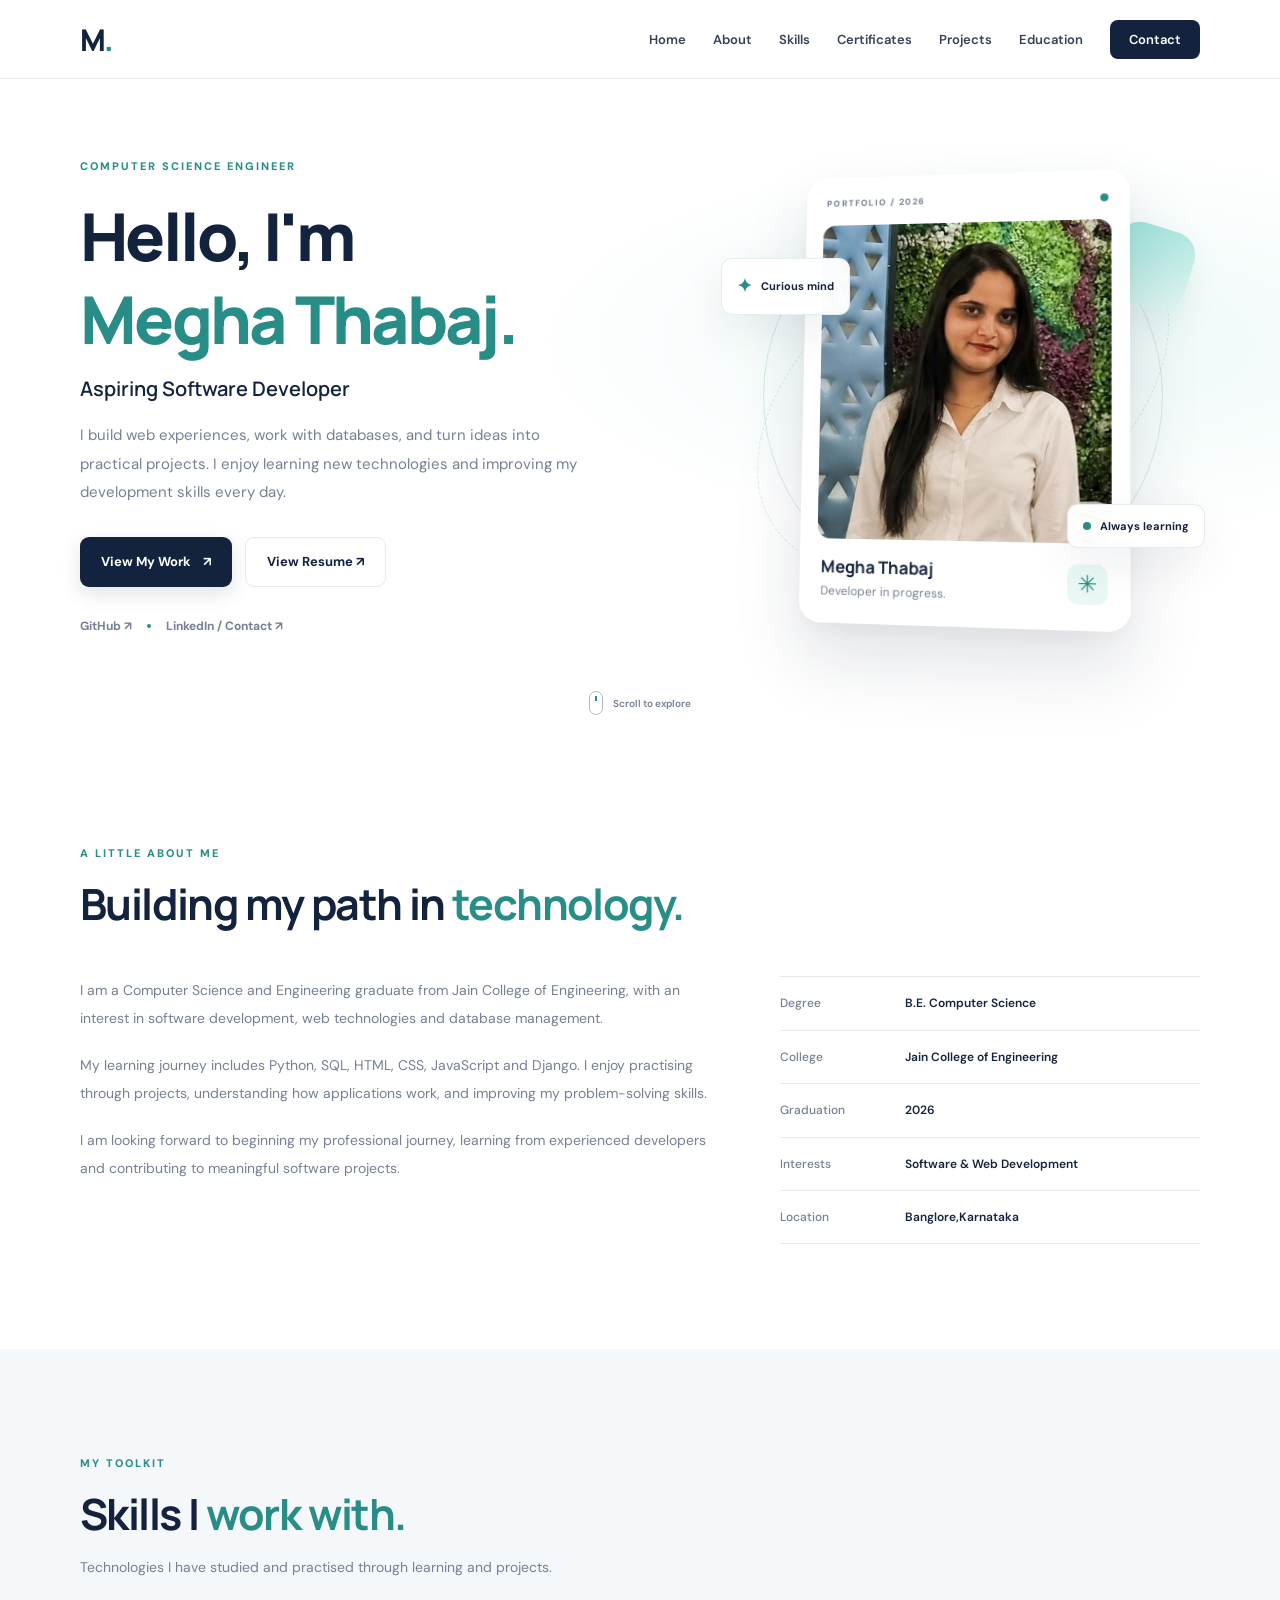
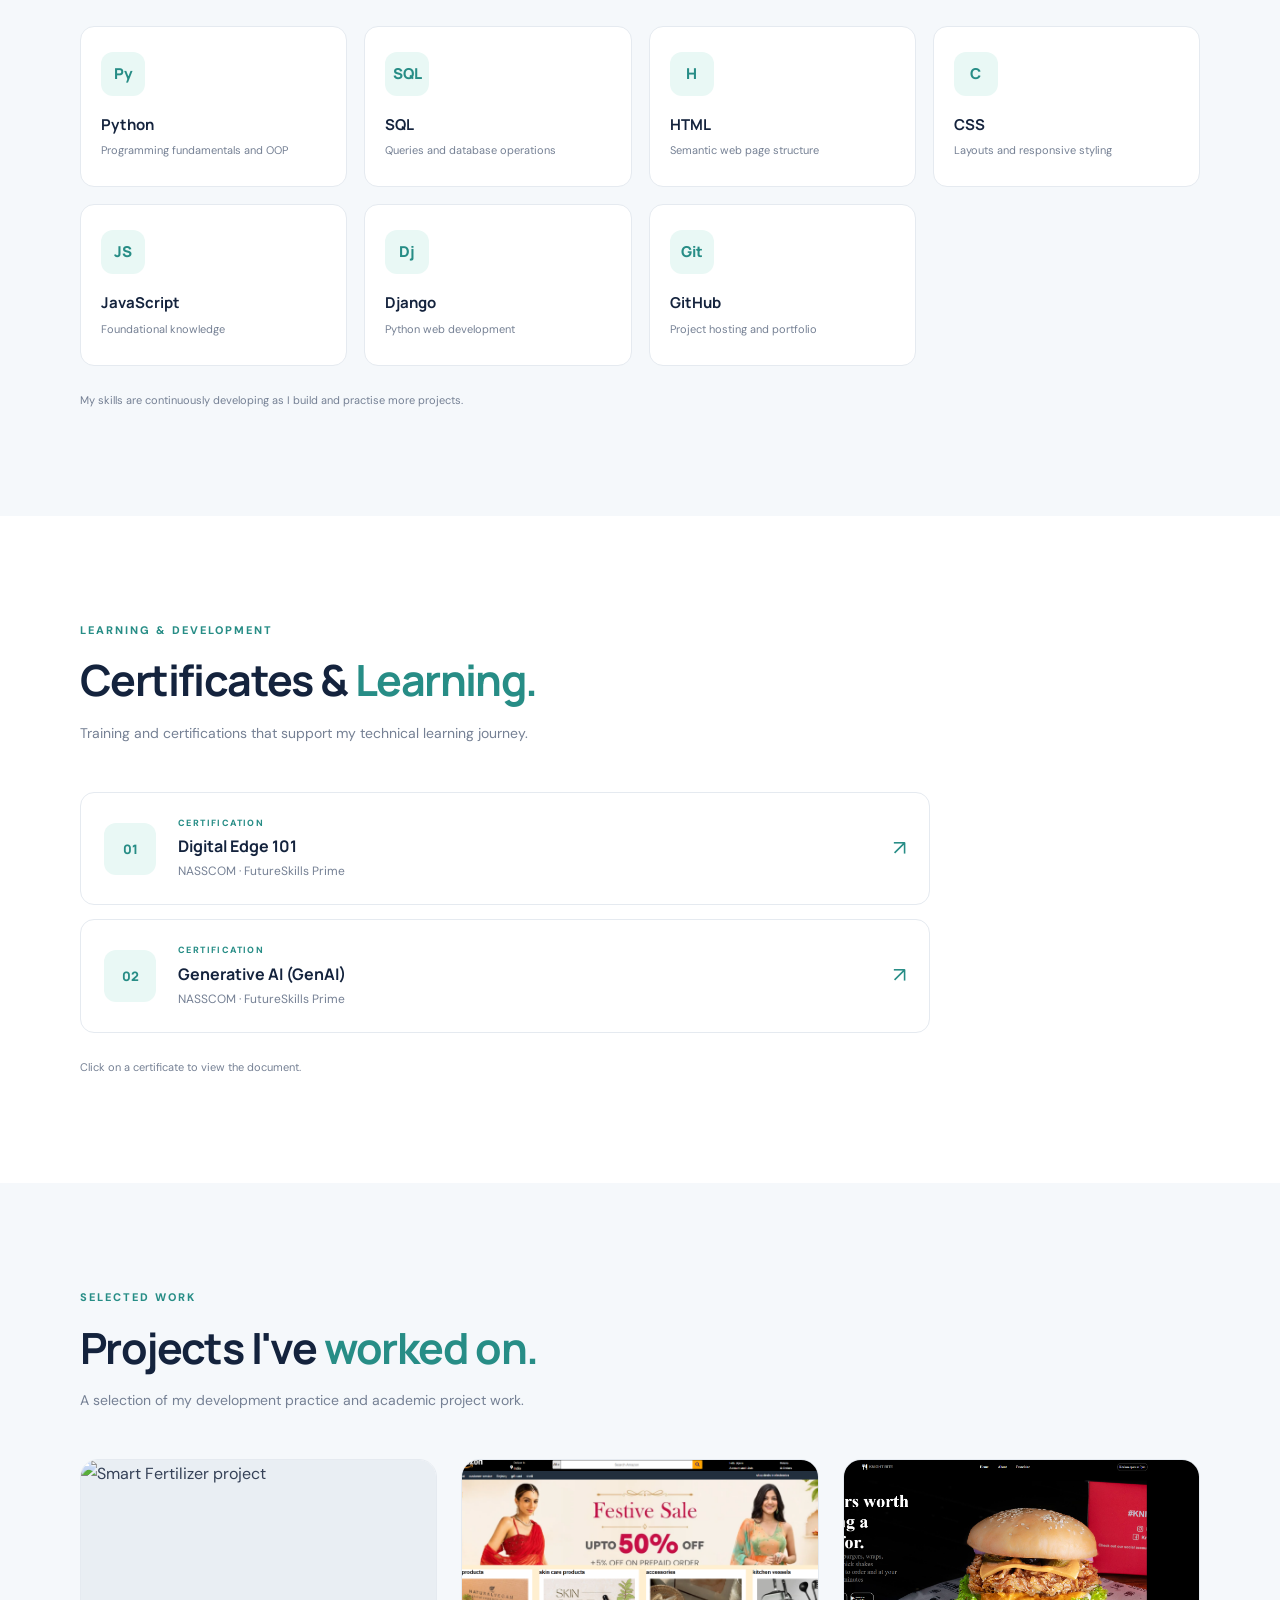
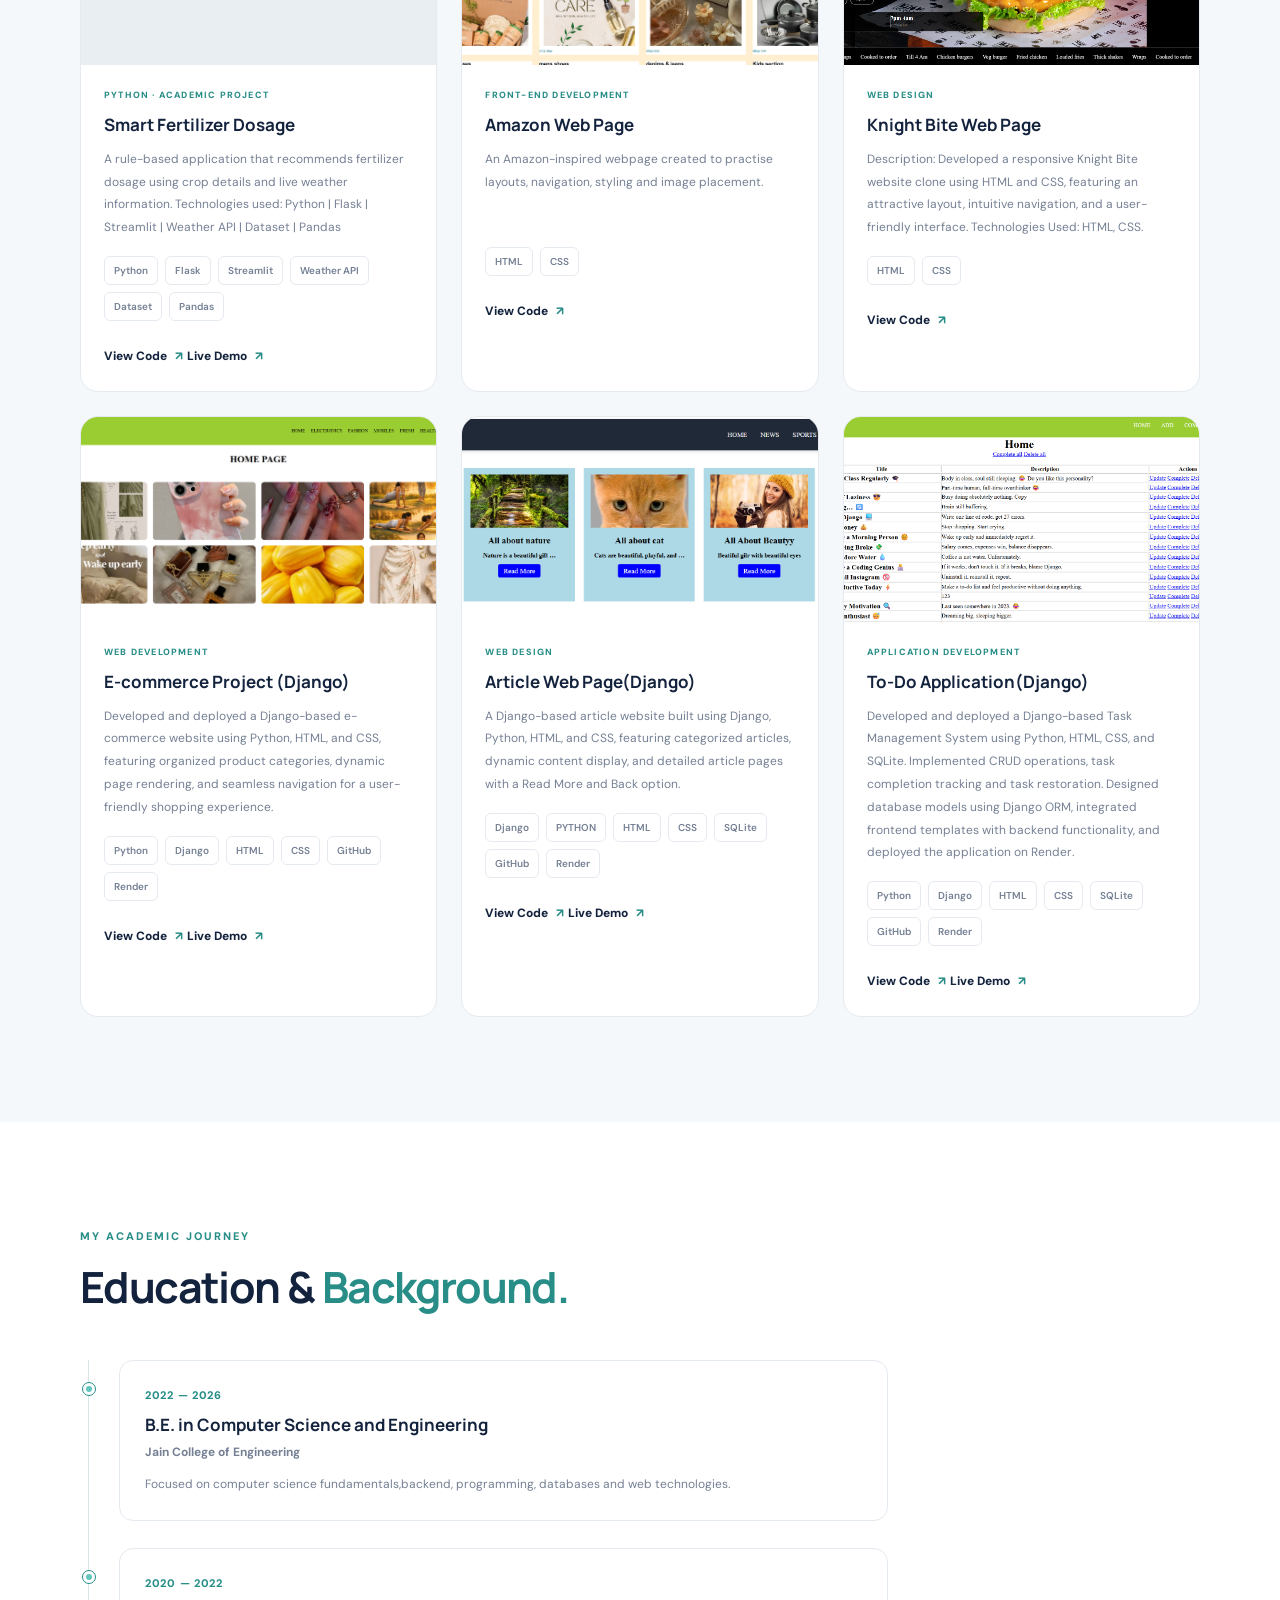
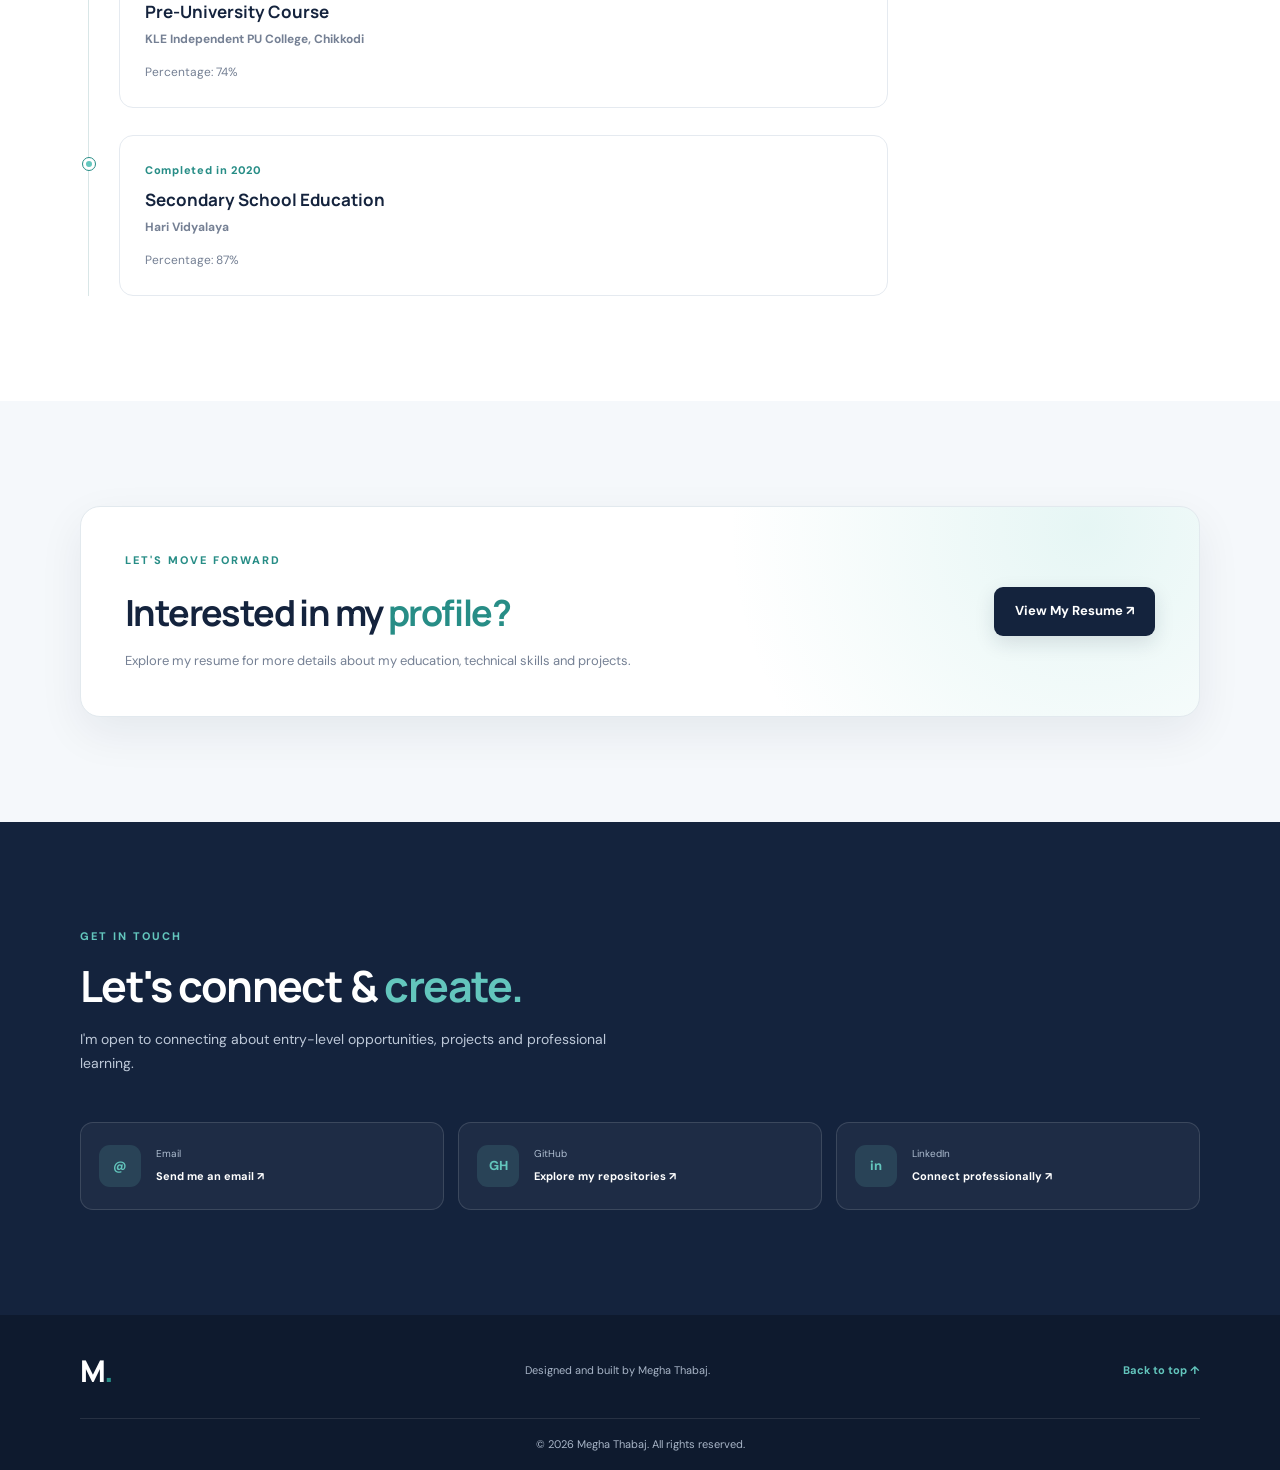
==== index.html @ 84e990fd "Update print statement from 'Hello' to 'Goodbye'" ====
<!DOCTYPE html>
<html lang="en">

<head>
    <meta charset="UTF-8">
    <meta name="viewport" content="width=device-width, initial-scale=1.0">

    <meta name="description"
        content="Megha Thabaj's portfolio featuring software development skills, certificates, projects and education.">

    <title>Megha Thabaj | Software Developer Portfolio</title>

    <link rel="stylesheet" href="css/style.css">

    <link rel="preconnect" href="https://fonts.googleapis.com">
    <link rel="preconnect" href="https://fonts.gstatic.com" crossorigin>

    <link
        href="https://fonts.googleapis.com/css2?family=DM+Sans:wght@400;500;600;700&family=Manrope:wght@400;500;600;700;800&display=swap"
        rel="stylesheet">

    <script src="js/script.js" defer></script>
</head>

<body>

    <!-- NAVIGATION -->
    <header class="header">
        <nav class="navbar container">

            <a href="#home" class="logo">
                M<span>.</span>
            </a>

            <button class="menu-toggle" id="menu-toggle" aria-label="Open navigation" aria-expanded="false">
                <span></span>
                <span></span>
                <span></span>
            </button>

            <ul class="nav-links" id="nav-links">
                <li><a href="#home">Home</a></li>
                <li><a href="#about">About</a></li>
                <li><a href="#skills">Skills</a></li>
                <li><a href="#certificates">Certificates</a></li>
                <li><a href="#projects">Projects</a></li>
                <li><a href="#education">Education</a></li>
                <li><a href="#contact" class="nav-button">Contact</a></li>
            </ul>

        </nav>
    </header>


    <main>

        <!-- HERO / HOME -->
        <section class="hero section" id="home">
            <div class="container hero-grid">

                <div class="hero-text reveal">

                    <p class="eyebrow">
                        COMPUTER SCIENCE ENGINEER
                    </p>

                    <h1>
                        Hello, I'm<br>
                        <span>Megha Thabaj.</span>
                    </h1>

                    <h2>
                        Aspiring Software Developer
                    </h2>

                    <p class="hero-description">
                        I build web experiences, work with databases,
                        and turn ideas into practical projects.
                        I enjoy learning new technologies and improving
                        my development skills every day.
                    </p>

                    <div class="hero-actions">
                        <a href="#projects" class="btn btn-primary">
                            View My Work <span>↗</span>
                        </a>

                        <a href="resume.pdf/Megha_CV.pdf" class="btn btn-secondary" target="_blank" rel="noopener noreferrer">
                            View Resume ↗
                        </a>
                    </div>

                    <div class="hero-socials">
                        <a href="https://github.com/meghathabaj" target="_blank" rel="noopener noreferrer">
                            GitHub ↗
                        </a>

                        <span class="social-divider"></span>

                        <!-- Replace # with your LinkedIn profile URL -->
                        <a href="#contact">
                            LinkedIn / Contact ↗
                        </a>
                    </div>

                </div>


                <!-- 3D PROFILE DESIGN -->
                <div class="hero-visual reveal">

                    <div class="orbit orbit-one"></div>
                    <div class="orbit orbit-two"></div>

                    <div class="profile-card tilt-card">

                        <div class="profile-card-top">
                            <span class="profile-label">PORTFOLIO / 2026</span>
                            <span class="live-dot"></span>
                        </div>

                        <div class="profile-photo-wrap">
                            <img src="port-images/formal.jpeg" alt="Portrait of Megha Thabaj" class="profile-photo">
                        </div>

                        <div class="profile-card-bottom">
                            <div>
                                <h3>Megha Thabaj</h3>
                                <p>Developer in progress.</p>
                            </div>

                            <div class="profile-symbol">✳</div>
                        </div>

                    </div>

                    <div class="floating-note note-top">
                        <span class="note-icon">✦</span>
                        <span>Curious mind</span>
                    </div>

                    <div class="floating-note note-bottom">
                        <span class="status-indicator"></span>
                        <span>Always learning</span>
                    </div>

                    <div class="decorative-circle"></div>

                </div>

            </div>

            <a href="#about" class="scroll-cue">
                <span></span>
                Scroll to explore
            </a>
        </section>


        <!-- ABOUT -->
        <section class="section" id="about">
            <div class="container">

                <div class="section-heading reveal">
                    <p class="eyebrow">A LITTLE ABOUT ME</p>
                    <h2>Building my path in <span>technology.</span></h2>
                </div>

                <div class="about-grid">

                    <div class="about-main reveal">
                        <p>
                            I am a Computer Science and Engineering graduate
                            from Jain College of Engineering, with an interest
                            in software development, web technologies and
                            database management.
                        </p>

                        <p>
                            My learning journey includes Python, SQL, HTML,
                            CSS, JavaScript and Django. I enjoy practising
                            through projects, understanding how applications
                            work, and improving my problem-solving skills.
                        </p>

                        <p>
                            I am looking forward to beginning my professional
                            journey, learning from experienced developers
                            and contributing to meaningful software projects.
                        </p>
                    </div>

                    <div class="about-details reveal">

                        <div class="detail-row">
                            <span class="detail-label">Degree</span>
                            <span>B.E. Computer Science</span>
                        </div>

                        <div class="detail-row">
                            <span class="detail-label">College</span>
                            <span>Jain College of Engineering</span>
                        </div>

                        <div class="detail-row">
                            <span class="detail-label">Graduation</span>
                            <span>2026</span>
                        </div>

                        <div class="detail-row">
                            <span class="detail-label">Interests</span>
                            <span>Software & Web Development</span>
                        </div>

                        <div class="detail-row">
                            <span class="detail-label">Location</span>
                            <span>Banglore,Karnataka</span>
                        </div>

                    </div>

                </div>

            </div>
        </section>


        <!-- SKILLS -->
        <section class="section section-soft" id="skills">
            <div class="container">

                <div class="section-heading reveal">
                    <p class="eyebrow">MY TOOLKIT</p>
                    <h2>Skills I <span>work with.</span></h2>
                    <p>
                        Technologies I have studied and practised
                        through learning and projects.
                    </p>
                </div>

                <div class="skills-grid">

                    <article class="skill-card reveal">
                        <div class="skill-icon">Py</div>
                        <h3>Python</h3>
                        <p>Programming fundamentals and OOP</p>
                    </article>

                    <article class="skill-card reveal">
                        <div class="skill-icon">SQL</div>
                        <h3>SQL</h3>
                        <p>Queries and database operations</p>
                    </article>

                    <article class="skill-card reveal">
                        <div class="skill-icon">H</div>
                        <h3>HTML</h3>
                        <p>Semantic web page structure</p>
                    </article>

                    <article class="skill-card reveal">
                        <div class="skill-icon">C</div>
                        <h3>CSS</h3>
                        <p>Layouts and responsive styling</p>
                    </article>

                    <article class="skill-card reveal">
                        <div class="skill-icon">JS</div>
                        <h3>JavaScript</h3>
                        <p>Foundational knowledge</p>
                    </article>

                    <article class="skill-card reveal">
                        <div class="skill-icon">Dj</div>
                        <h3>Django</h3>
                        <p>Python web development</p>
                    </article>


                    <article class="skill-card reveal">
                        <div class="skill-icon">Git</div>
                        <h3>GitHub</h3>
                        <p>Project hosting and portfolio</p>
                    </article>

                </div>

                <p class="skills-note">
                    My skills are continuously developing as I build
                    and practise more projects.
                </p>

            </div>
        </section>




        <!-- CERTIFICATES -->
        <section class="section" id="certificates">
            <div class="container">

                <div class="section-heading reveal">
                    <p class="eyebrow">LEARNING & DEVELOPMENT</p>
                    <h2>Certificates & <span>Learning.</span></h2>
                    <p>
                        Training and certifications that support my
                        technical learning journey.
                    </p>
                </div>

                <div class="certificate-list">

                    <!-- CERTIFICATE 1 -->
                    <a class="certificate-card reveal" href="Certificates/certificate1.pdf" target="_blank"
                        rel="noopener noreferrer" aria-label="View Digital Edge 101 Certificate">

                        <div class="certificate-mark">01</div>

                        <div class="certificate-content">
                            <p class="certificate-type">CERTIFICATION</p>
                            <h3>Digital Edge 101</h3>
                            <p>NASSCOM · FutureSkills Prime</p>
                        </div>

                        <span class="certificate-arrow">↗</span>
                    </a>

                    <!-- CERTIFICATE 2 -->
                    <a class="certificate-card reveal" href="Certificates/certificate2.pdf" target="_blank"
                        rel="noopener noreferrer" aria-label="View Generative AI Certificate">

                        <div class="certificate-mark">02</div>

                        <div class="certificate-content">
                            <p class="certificate-type">CERTIFICATION</p>
                            <h3>Generative AI (GenAI)</h3>
                            <p>NASSCOM · FutureSkills Prime</p>
                        </div>

                        <span class="certificate-arrow">↗</span>
                    </a>

                </div>

                <p class="section-footnote">
                    Click on a certificate to view the document.
                </p>

            </div>
        </section>

        <!-- PROJECTS -->
        <section class="section section-soft" id="projects">
            <div class="container">

                <div class="section-heading reveal">
                    <p class="eyebrow">SELECTED WORK</p>
                    <h2>Projects I've <span>worked on.</span></h2>
                    <p>
                        A selection of my development practice and
                        academic project work.
                    </p>
                </div>

                <div class="projects-grid">


                    <!-- SMART FERTILIZER -->
                    <article class="project-card reveal">
                        <a class="project-image" href="port-images/untitled design.png" target="_blank"
                            rel="noopener noreferrer" aria-label="View Smart Fertilizer project image">

                            <img src="port-images/untitled design.png" alt="Smart Fertilizer project" loading="lazy">

                            <span class="image-open">↗</span>
                        </a>

                        <div class="project-content">
                            <p class="project-category">PYTHON · ACADEMIC PROJECT</p>
                            <h3>Smart Fertilizer Dosage</h3>

                            <p>
                                A rule-based application that recommends
                                fertilizer dosage using crop details and
                                live weather information.

                                Technologies used: Python | Flask | Streamlit |
                                Weather API | Dataset | Pandas
                            </p>

                            <div class="project-tags">
                                <span>Python</span>
                                <span>Flask</span>
                                <span>Streamlit</span>
                                <span>Weather API</span>
                                <span>Dataset</span>
                                <span>Pandas</span>
                            </div>

                            <!-- GitHub Source Code -->
                            <a class="text-link"
                                href="https://github.com/meghathabaj/Smart-Fertilizer-Recommendation-Systems"
                                target="_blank" rel="noopener noreferrer">
                                View Code <span>↗</span>
                            </a>

                            <!-- Live Demo -->
                            <a class="text-link"
                                href="https://smart-fertilizer-recommendation-systems-8h9x5upcwbgnvrpbfuurwj.streamlit.app/"
                                target="_blank" rel="noopener noreferrer">
                                Live Demo <span>↗</span>
                            </a>

                        </div>
                    </article>


                    <!-- AMAZON -->
                    <article class="project-card reveal">
                        <a class="project-image" href="port-images/amazon-project.png" target="_blank"
                            rel="noopener noreferrer" aria-label="View Amazon webpage screenshot">

                            <img src="port-images/amazon-project.png" alt="Amazon-inspired webpage" loading="lazy">

                            <span class="image-open">↗</span>
                        </a>

                        <div class="project-content">
                            <p class="project-category">FRONT-END DEVELOPMENT</p>
                            <h3>Amazon Web Page</h3>

                            <p>
                                An Amazon-inspired webpage created to
                                practise layouts, navigation, styling
                                and image placement.
                            </p>

                            <div class="project-tags">
                                <span>HTML</span>
                                <span>CSS</span>
                            </div>

                            <!-- GitHub Source Code -->
                            <a class="text-link" href="https://github.com/meghathabaj/Amazon-web-page" target="_blank"
                                rel="noopener noreferrer">
                                View Code <span>↗</span>
                            </a>
                        </div>
                    </article>




                    <!-- KNIGHT BITE -->
                    <article class="project-card reveal">
                        <a class="project-image" href="port-images/knightbite-project.png" target="_blank"
                            rel="noopener noreferrer" aria-label="View Knight Bite project screenshot">

                            <img src="port-images/knightbite-project.png" alt="Knight Bite webpage recreation"
                                loading="lazy">

                            <span class="image-open">↗</span>
                        </a>

                        <div class="project-content">
                            <p class="project-category">WEB DESIGN</p>
                            <h3>Knight Bite Web Page</h3>

                            <p>
                                Description: Developed a responsive Knight Bite website
                                clone using HTML and CSS, featuring an attractive layout,
                                intuitive navigation, and a user-friendly interface.

                                Technologies Used: HTML, CSS.
                            </p>

                            <div class="project-tags">
                                <span>HTML</span>
                                <span>CSS</span>
                            </div>

                            <!-- GitHub Source Code -->
                            <a class="text-link" href="https://github.com/meghathabaj/Knight-Bite" target="_blank"
                                rel="noopener noreferrer">
                                View Code <span>↗</span>
                            </a>
                        </div>
                    </article>




                    <!-- BLINKIT
                    <article class="project-card reveal">
                        <a class="project-image"
                           href="port-images/blinkit-image.png"
                           target="_blank"
                           rel="noopener noreferrer"
                           aria-label="View Blinkit webpage screenshot">

                            <img src="port-images/blinkit-image.png"
                                 alt="Blinkit-inspired webpage"
                                 loading="lazy">

                            <span class="image-open">↗</span>
                        </a>

                        <div class="project-content">
                            <p class="project-category">FRONT-END DEVELOPMENT</p>
                            <h3>Blinkit-Style Web Page</h3>

                            <p>
                                A grocery-shopping-inspired interface
                                created to practise product layouts
                                and CSS styling.
                            </p>

                            <div class="project-tags">
                                <span>HTML</span>
                                <span>CSS</span>
                            </div>

                            <a class="text-link"
                               href="https://github.com/123meghathabaj"
                               target="_blank"
                               rel="noopener noreferrer">
                                Explore GitHub <span>↗</span>
                            </a>
                        </div>
                    </article> -->




                    <!-- ECOMMERCE -->
                    <article class="project-card reveal">
                        <a class="project-image" href="port-images/ecom-project.png" target="_blank"
                            rel="noopener noreferrer" aria-label="View e-commerce project screenshot">

                            <img src="port-images/ecom-project.png" alt="E-commerce project" loading="lazy">

                            <span class="image-open">↗</span>
                        </a>

                        <div class="project-content">
                            <p class="project-category">WEB DEVELOPMENT</p>
                            <h3>E-commerce Project (Django)</h3>

                            <p>
                                Developed and deployed a Django-based e-commerce website
                                using Python, HTML, and CSS, featuring organized product
                                categories, dynamic page rendering, and seamless navigation
                                for a user-friendly shopping experience.
                            </p>

                            <div class="project-tags">
                                <span>Python</span>
                                <span>Django</span>
                                <span>HTML</span>
                                <span>CSS</span>

                                <span>GitHub</span>
                                <span>Render</span>
                            </div>

                            <!-- GitHub Source Code -->
                            <a class="text-link" href="https://github.com/meghathabaj/ECOM-Django-Project"
                                target="_blank" rel="noopener noreferrer">
                                View Code <span>↗</span>
                            </a>

                            <!-- Live Demo -->
                            <a class="text-link" href="https://ecom-django-project-1.onrender.com/" target="_blank"
                                rel="noopener noreferrer">
                                Live Demo <span>↗</span>
                            </a>
                        </div>
                    </article>


                    <!-- ARTICLE PROJECT -->
                    <article class="project-card reveal">
                        <a class="project-image" href="port-images/article-project.png" target="_blank"
                            rel="noopener noreferrer" aria-label="View article webpage screenshot">

                            <img src="port-images/article-project.png" alt="Article webpage design" loading="lazy">

                            <span class="image-open">↗</span>
                        </a>

                        <div class="project-content">
                            <p class="project-category">WEB DESIGN</p>
                            <h3>Article Web Page(Django)</h3>

                            <p>
                                A Django-based article website built using
                                Django, Python, HTML, and CSS, featuring
                                categorized articles, dynamic content display,
                                and detailed article pages with a Read More and Back option.


                            <div class="project-tags">
                                <span>Django</span>
                                <span>PYTHON</span>
                                <span>HTML</span>
                                <span>CSS</span>
                                <span>SQLite</span>
                                <span>GitHub</span>
                                <span>Render</span>
                            </div>

                            <!-- GitHub Source Code -->
                            <a class="text-link" href="https://github.com/meghathabaj/Article-Django-Project"
                                target="_blank" rel="noopener noreferrer">
                                View Code <span>↗</span>
                            </a>

                            <!-- Live Demo -->
                            <a class="text-link" href="https://article-django-project.onrender.com/" target="_blank"
                                rel="noopener noreferrer">
                                Live Demo <span>↗</span>
                            </a>
                        </div>
                    </article>



                    <!-- TO DO -->
                    <article class="project-card reveal">
                        <a class="project-image" href="port-images/tot-project.png" target="_blank"
                            rel="noopener noreferrer" aria-label="View To-Do project screenshot">

                            <img src="port-images/tot-project.png" alt="To-Do application" loading="lazy">

                            <span class="image-open">↗</span>
                        </a>

                        <div class="project-content">
                            <p class="project-category">APPLICATION DEVELOPMENT</p>
                            <h3>To-Do Application(Django)</h3>

                            <p>
                                Developed and deployed a Django-based Task Management
                                System using Python, HTML, CSS, and SQLite. Implemented
                                CRUD operations, task completion tracking and task restoration.
                                Designed database models using Django ORM, integrated frontend
                                templates with backend functionality, and deployed the application on Render.

                            </p>

                            <div class="project-tags">
                                <span>Python</span>
                                <span>Django</span>
                                <span>HTML</span>
                                <span>CSS</span>
                                <span>SQLite</span>
                                <span>GitHub</span>
                                <span>Render</span>
                            </div>

                            <!-- GitHub Source Code -->
                            <a class="text-link" href="https://github.com/meghathabaj/Todo-List-Django" target="_blank"
                                rel="noopener noreferrer">
                                View Code <span>↗</span>
                            </a>

                            <!-- Live Website -->
                            <a class="text-link" href="https://todo-list-django-jmk5.onrender.com/" target="_blank"
                                rel="noopener noreferrer">
                                Live Demo <span>↗</span>
                            </a>
                        </div>
                    </article>
        </section>


        <!-- EDUCATION -->
        <section class="section" id="education">
            <div class="container">

                <div class="section-heading reveal">
                    <p class="eyebrow">MY ACADEMIC JOURNEY</p>
                    <h2>Education & <span>Background.</span></h2>
                </div>

                <div class="timeline">

                    <article class="timeline-item reveal">
                        <span class="timeline-dot"></span>

                        <div class="timeline-card">
                            <p class="timeline-year">2022 — 2026</p>
                            <h3>B.E. in Computer Science and Engineering</h3>
                            <p class="timeline-place">
                                Jain College of Engineering
                            </p>
                            <p>
                                Focused on computer science fundamentals,backend,
                                programming, databases and web technologies.
                            </p>
                        </div>
                    </article>

                    <article class="timeline-item reveal">
                        <span class="timeline-dot"></span>

                        <div class="timeline-card">
                            <p class="timeline-year">2020 — 2022</p>
                            <h3>Pre-University Course</h3>
                            <p class="timeline-place">
                                KLE Independent PU College, Chikkodi
                            </p>
                            <p>Percentage: 74%</p>
                        </div>
                    </article>

                    <article class="timeline-item reveal">
                        <span class="timeline-dot"></span>

                        <div class="timeline-card">
                            <p class="timeline-year">Completed in 2020</p>
                            <h3>Secondary School Education</h3>
                            <p class="timeline-place">
                                Hari Vidyalaya
                            </p>
                            <p>Percentage: 87%</p>
                        </div>
                    </article>

                </div>

            </div>
        </section>


        <!-- RESUME / CONTACT CTA -->
        <section class="section section-soft" id="resume">
            <div class="container">

                <div class="resume-panel reveal">

                    <div>
                        <p class="eyebrow">LET'S MOVE FORWARD</p>
                        <h2>Interested in my <span>profile?</span></h2>
                        <p>
                            Explore my resume for more details about
                            my education, technical skills and projects.
                        </p>
                    </div>

                    <a href="resume.pdf/Megha_CV.pdf" target="_blank" rel="noopener noreferrer" class="btn btn-primary">
                        View My Resume ↗
                    </a>

                </div>

            </div>
        </section>


        <!-- CONTACT -->
        <section class="section contact-section" id="contact">
            <div class="container">

                <div class="section-heading reveal">
                    <p class="eyebrow">GET IN TOUCH</p>
                    <h2>Let's connect & <span>create.</span></h2>
                    <p>
                        I'm open to connecting about entry-level
                        opportunities, projects and professional learning.
                    </p>
                </div>

                <div class="contact-card reveal">

                    <a class="contact-item" href="mailto:YOUR_EMAIL@example.com">
                        <span class="contact-icon">@</span>
                        <span>
                            <small>Email</small>
                            <strong>Send me an email ↗</strong>
                        </span>
                    </a>

                    <a class="contact-item" href="https://github.com/meghathabaj" target="_blank"
                        rel="noopener noreferrer">
                        <span class="contact-icon">GH</span>
                        <span>
                            <small>GitHub</small>
                            <strong>Explore my repositories ↗</strong>
                        </span>
                    </a>

                    <!-- Replace the URL with your real LinkedIn profile -->
                    <a class="contact-item" href="https://www.linkedin.com/in/megha-thabaj-9a036437b" target="_blank"
                        rel="noopener noreferrer">
                        <span class="contact-icon">in</span>
                        <span>
                            <small>LinkedIn</small>
                            <strong>Connect professionally ↗</strong>
                        </span>
                    </a>

                </div>

            </div>
        </section>

    </main>


    <!-- FOOTER -->
    <footer class="footer">
        <div class="container footer-content">

            <a href="#home" class="logo footer-logo">
                M<span>.</span>
            </a>

            <p>
                Designed and built by Megha Thabaj.
            </p>

            <a href="#home" class="back-to-top">
                Back to top ↑
            </a>

        </div>

        <div class="container copyright">
            <p>© <span id="year"></span> Megha Thabaj. All rights reserved.</p>
        </div>
    </footer>

</body>

</html>
---- css/style.css ----
/* =========================
   1. GLOBAL STYLES
========================= */

:root {
    --navy: #14233d;
    --navy-light: #203657;
    --teal: #63c6bd;
    --teal-dark: #278d86;
    --text: #354157;
    --muted: #758094;
    --background: #ffffff;
    --soft: #f5f8fb;
    --border: #e5eaf0;
    --white: #ffffff;
    --shadow: 0 16px 45px rgba(20, 35, 61, 0.07);
    --radius: 18px;
}

* {
    margin: 0;
    padding: 0;
    box-sizing: border-box;
}

html {
    scroll-behavior: smooth;
    scroll-padding-top: 90px;
}

body {
    font-family: "DM Sans", sans-serif;
    background: var(--background);
    color: var(--text);
    line-height: 1.7;
    overflow-x: hidden;
}

body,
button,
a {
    -webkit-tap-highlight-color: transparent;
}

a {
    text-decoration: none;
    color: inherit;
}

button {
    font: inherit;
}

img {
    display: block;
    max-width: 100%;
}

.container {
    width: min(1120px, calc(100% - 48px));
    margin: 0 auto;
}

.section {
    padding: 105px 0;
}

.section-soft {
    background: var(--soft);
}

h1,
h2,
h3,
.logo {
    font-family: "Manrope", sans-serif;
}

h1,
h2,
h3 {
    line-height: 1.25;
    color: var(--navy);
}

p {
    color: var(--muted);
}

::selection {
    background: var(--teal);
    color: var(--navy);
}


/* =========================
   2. NAVIGATION
========================= */

.header {
    position: sticky;
    top: 0;
    z-index: 1000;
    background: rgba(255, 255, 255, 0.94);
    backdrop-filter: blur(14px);
    border-bottom: 1px solid rgba(229, 234, 240, 0.85);
}

.navbar {
    min-height: 78px;
    display: flex;
    justify-content: space-between;
    align-items: center;
}

.logo {
    color: var(--navy);
    font-size: 30px;
    font-weight: 800;
    letter-spacing: -2px;
}

.logo span {
    color: var(--teal-dark);
}

.nav-links {
    list-style: none;
    display: flex;
    align-items: center;
    gap: 27px;
}

.nav-links a {
    color: var(--text);
    font-size: 13px;
    font-weight: 600;
    transition: color 0.25s ease;
}

.nav-links a:hover {
    color: var(--teal-dark);
}

.nav-links .nav-button {
    padding: 11px 19px;
    background: var(--navy);
    color: var(--white);
    border-radius: 8px;
}

.nav-links .nav-button:hover {
    background: var(--teal-dark);
    color: var(--white);
}

.menu-toggle {
    display: none;
    width: 42px;
    height: 42px;
    border: 1px solid var(--border);
    border-radius: 10px;
    background: var(--white);
    cursor: pointer;
    align-items: center;
    justify-content: center;
    flex-direction: column;
    gap: 5px;
}

.menu-toggle span {
    width: 19px;
    height: 2px;
    background: var(--navy);
    border-radius: 2px;
}


/* =========================
   3. HERO SECTION
========================= */

.hero {
    min-height: 660px;
    display: flex;
    align-items: center;
    position: relative;
    padding-top: 75px;
    padding-bottom: 100px;
    overflow: hidden;
    background:
        radial-gradient(
            ellipse at 82% 40%,
            rgba(99, 198, 189, 0.12),
            transparent 35%
        ),
        var(--background);
}

.hero-grid {
    display: grid;
    grid-template-columns: 1.1fr 0.9fr;
    align-items: center;
    gap: 65px;
}

.eyebrow {
    color: var(--teal-dark);
    font-size: 11px;
    font-weight: 800;
    letter-spacing: 2px;
    margin-bottom: 20px;
}

.hero h1 {
    font-size: clamp(42px, 5.2vw, 66px);
    letter-spacing: -2.7px;
    font-weight: 800;
    margin-bottom: 16px;
}

.hero h1 span,
.section-heading h2 span,
.resume-panel h2 span {
    color: var(--teal-dark);
}

.hero h2 {
    font-size: 20px;
    font-weight: 600;
    margin-bottom: 20px;
}

.hero-description {
    max-width: 510px;
    font-size: 15px;
    line-height: 1.9;
}

.hero-actions {
    display: flex;
    flex-wrap: wrap;
    gap: 13px;
    margin-top: 30px;
}

.btn {
    display: inline-flex;
    justify-content: center;
    align-items: center;
    gap: 12px;
    min-height: 49px;
    padding: 13px 21px;
    border-radius: 9px;
    font-size: 13px;
    font-weight: 700;
    transition:
        transform 0.25s ease,
        background 0.25s ease,
        box-shadow 0.25s ease;
}

.btn:hover {
    transform: translateY(-3px);
}

.btn-primary {
    background: var(--navy);
    color: var(--white);
    box-shadow: 0 7px 20px rgba(20, 35, 61, 0.13);
}

.btn-primary:hover {
    background: var(--teal-dark);
    box-shadow: 0 10px 24px rgba(39, 141, 134, 0.18);
}

.btn-secondary {
    border: 1px solid var(--border);
    background: var(--white);
    color: var(--navy);
}

.btn-secondary:hover {
    border-color: var(--teal);
}

.hero-socials {
    display: flex;
    align-items: center;
    gap: 15px;
    margin-top: 29px;
}

.hero-socials a {
    font-size: 12px;
    font-weight: 700;
    color: var(--muted);
    transition: color 0.2s ease;
}

.hero-socials a:hover {
    color: var(--teal-dark);
}

.social-divider {
    width: 4px;
    height: 4px;
    border-radius: 50%;
    background: var(--teal-dark);
}


/* =========================
   4. 3D PROFILE DESIGN
========================= */

.hero-visual {
    min-height: 460px;
    display: flex;
    align-items: center;
    justify-content: center;
    position: relative;
    perspective: 1000px;
}

.profile-card {
    position: relative;
    z-index: 2;
    width: min(330px, 82%);
    padding: 17px;
    background: rgba(255, 255, 255, 0.94);
    border: 1px solid rgba(255, 255, 255, 0.95);
    border-radius: 22px;
    box-shadow:
        0 35px 70px rgba(20, 35, 61, 0.13),
        0 8px 20px rgba(20, 35, 61, 0.04);
    transform: rotateY(-8deg) rotateX(4deg);
    transition:
        transform 0.45s ease,
        box-shadow 0.45s ease;
}

.profile-card:hover {
    transform: rotateY(0deg) rotateX(0deg) translateY(-7px);
    box-shadow: 0 40px 80px rgba(20, 35, 61, 0.16);
}

.profile-card-top,
.profile-card-bottom {
    display: flex;
    align-items: center;
    justify-content: space-between;
}

.profile-card-top {
    padding: 2px 3px 15px;
}

.profile-label {
    color: var(--muted);
    font-size: 9px;
    font-weight: 800;
    letter-spacing: 1.4px;
}

.live-dot,
.status-indicator {
    width: 8px;
    height: 8px;
    border-radius: 50%;
    background: var(--teal-dark);
}

.profile-photo-wrap {
    height: 320px;
    overflow: hidden;
    border-radius: 13px;
    background: #e9f0f3;
}

.profile-photo {
    width: 100%;
    height: 100%;
    object-fit: cover;
    object-position: center top;
}

.profile-card-bottom {
    padding: 17px 4px 4px;
}

.profile-card-bottom h3 {
    font-size: 17px;
    margin-bottom: 3px;
}

.profile-card-bottom p {
    font-size: 12px;
}

.profile-symbol {
    width: 39px;
    height: 39px;
    display: grid;
    place-items: center;
    color: var(--teal-dark);
    background: #e9f8f5;
    border-radius: 11px;
    font-size: 23px;
}

.orbit {
    position: absolute;
    border: 1px solid rgba(39, 141, 134, 0.17);
    border-radius: 50%;
    pointer-events: none;
}

.orbit-one {
    width: 400px;
    height: 400px;
    animation: rotate-orbit 28s linear infinite;
}

.orbit-two {
    width: 460px;
    height: 290px;
    transform: rotate(-35deg);
    border-style: dashed;
}

.decorative-circle {
    position: absolute;
    width: 80px;
    height: 80px;
    right: 2%;
    top: 13%;
    background: linear-gradient(145deg, #9be1d9, #e4f6f3);
    border-radius: 23px;
    transform: rotate(17deg);
    z-index: 1;
    box-shadow: 0 15px 35px rgba(39, 141, 134, 0.12);
    animation: float 5s ease-in-out infinite;
}

.floating-note {
    position: absolute;
    z-index: 3;
    display: flex;
    align-items: center;
    gap: 9px;
    padding: 12px 15px;
    border: 1px solid rgba(229, 234, 240, 0.9);
    border-radius: 11px;
    background: rgba(255, 255, 255, 0.96);
    box-shadow: var(--shadow);
    color: var(--navy);
    font-size: 11px;
    font-weight: 700;
    animation: float 4.5s ease-in-out infinite;
}

.note-top {
    top: 20%;
    left: -1%;
}

.note-icon {
    color: var(--teal-dark);
    font-size: 18px;
}

.note-bottom {
    right: -1%;
    bottom: 17%;
    animation-delay: -2s;
}

.scroll-cue {
    position: absolute;
    left: 50%;
    bottom: 24px;
    transform: translateX(-50%);
    display: flex;
    align-items: center;
    gap: 10px;
    color: var(--muted);
    font-size: 10px;
    font-weight: 600;
}

.scroll-cue span {
    height: 24px;
    width: 14px;
    border: 1px solid #aeb8c6;
    border-radius: 10px;
    position: relative;
}

.scroll-cue span::after {
    content: "";
    position: absolute;
    top: 4px;
    left: 5px;
    width: 2px;
    height: 5px;
    background: var(--teal-dark);
    animation: scroll-down 1.5s infinite;
}


/* =========================
   5. SECTION HEADINGS
========================= */

.section-heading {
    max-width: 650px;
    margin-bottom: 46px;
}

.section-heading h2,
.resume-panel h2 {
    font-size: clamp(30px, 3.8vw, 43px);
    letter-spacing: -1.6px;
    margin-bottom: 15px;
}

.section-heading > p:last-child {
    max-width: 540px;
    font-size: 14px;
}

.section-heading .eyebrow {
    margin-bottom: 14px;
}


/* =========================
   6. ABOUT
========================= */

.about-grid {
    display: grid;
    grid-template-columns: 1.2fr 0.8fr;
    gap: 70px;
    align-items: start;
}

.about-main p {
    font-size: 14px;
    line-height: 2;
    margin-bottom: 19px;
}

.about-details {
    border-top: 1px solid var(--border);
}

.detail-row {
    display: grid;
    grid-template-columns: 110px 1fr;
    gap: 15px;
    padding: 16px 0;
    border-bottom: 1px solid var(--border);
    font-size: 12px;
    font-weight: 600;
}

.detail-label {
    color: var(--muted);
    font-weight: 500;
}

.detail-row > span:last-child {
    color: var(--navy);
}


/* =========================
   7. SKILLS
========================= */

.skills-grid {
    display: grid;
    grid-template-columns: repeat(4, minmax(0, 1fr));
    gap: 17px;
}

.skill-card {
    padding: 25px 20px;
    background: var(--white);
    border: 1px solid var(--border);
    border-radius: 14px;
    transition:
        transform 0.3s ease,
        border-color 0.3s ease,
        box-shadow 0.3s ease;
}

.skill-card:hover {
    transform: translateY(-5px);
    border-color: rgba(39, 141, 134, 0.45);
    box-shadow: var(--shadow);
}

.skill-icon {
    display: grid;
    place-items: center;
    width: 44px;
    height: 44px;
    margin-bottom: 20px;
    border-radius: 12px;
    background: #e9f8f5;
    color: var(--teal-dark);
    font-family: "Manrope", sans-serif;
    font-size: 15px;
    font-weight: 800;
}

.skill-card h3 {
    font-size: 15px;
    margin-bottom: 7px;
}

.skill-card p {
    font-size: 11px;
    line-height: 1.8;
}

.skills-note,
.section-footnote {
    font-size: 11px;
    margin-top: 25px;
    line-height: 1.8;
}


/* =========================
   8. CERTIFICATES
========================= */

.certificate-list {
    max-width: 850px;
    display: grid;
    gap: 14px;
}

.certificate-card {
    display: flex;
    align-items: center;
    gap: 22px;
    padding: 23px;
    border: 1px solid var(--border);
    border-radius: 14px;
    background: var(--white);
    transition:
        transform 0.25s ease,
        box-shadow 0.25s ease;
}

.certificate-card:hover {
    transform: translateX(5px);
    box-shadow: var(--shadow);
}

.certificate-mark {
    flex-shrink: 0;
    display: grid;
    place-items: center;
    width: 52px;
    height: 52px;
    background: #e9f8f5;
    color: var(--teal-dark);
    border-radius: 12px;
    font-family: "Manrope", sans-serif;
    font-weight: 800;
    font-size: 13px;
}

.certificate-content {
    flex: 1;
}

.certificate-type {
    color: var(--teal-dark);
    font-size: 9px;
    font-weight: 800;
    letter-spacing: 1.4px;
    margin-bottom: 5px;
}

.certificate-content h3 {
    font-size: 16px;
    margin-bottom: 5px;
}

.certificate-content > p:last-child {
    font-size: 12px;
}

.certificate-arrow {
    font-size: 21px;
    color: var(--teal-dark);
}


/* =========================
   9. PROJECTS
========================= */

.projects-grid {
    display: grid;
    grid-template-columns: repeat(3, minmax(0, 1fr));
    gap: 24px;
}

.project-card {
    background: var(--white);
    border: 1px solid var(--border);
    border-radius: var(--radius);
    overflow: hidden;
    transition:
        transform 0.35s ease,
        box-shadow 0.35s ease,
        border-color 0.35s ease;
    transform-style: preserve-3d;
}

.project-card:hover {
    transform: translateY(-7px);
    border-color: rgba(39, 141, 134, 0.35);
    box-shadow: 0 22px 50px rgba(20, 35, 61, 0.1);
}

.project-image {
    height: 205px;
    display: block;
    position: relative;
    overflow: hidden;
    background: #e9eef3;
}

.project-image img {
    width: 100%;
    height: 100%;
    object-fit: cover;
    object-position: center;
    transition: transform 0.5s ease;
}

.project-card:hover .project-image img {
    transform: scale(1.045);
}

.image-open {
    position: absolute;
    right: 13px;
    top: 13px;
    width: 34px;
    height: 34px;
    display: grid;
    place-items: center;
    border-radius: 9px;
    background: rgba(255, 255, 255, 0.95);
    color: var(--navy);
    opacity: 0;
    transform: translateY(5px);
    transition: 0.25s ease;
}

.project-card:hover .image-open,
.project-image:focus-visible .image-open {
    opacity: 1;
    transform: translateY(0);
}

.project-content {
    padding: 23px;
}

.project-category {
    color: var(--teal-dark);
    font-size: 9px;
    font-weight: 800;
    letter-spacing: 1.2px;
    margin-bottom: 11px;
}

.project-content h3 {
    font-size: 17px;
    margin-bottom: 12px;
}

.project-content > p:not(.project-category) {
    min-height: 82px;
    font-size: 12px;
    line-height: 1.9;
}

.project-tags {
    display: flex;
    flex-wrap: wrap;
    gap: 7px;
    margin: 17px 0 20px;
}

.project-tags span {
    padding: 5px 9px;
    border: 1px solid var(--border);
    border-radius: 6px;
    color: var(--muted);
    font-size: 10px;
    font-weight: 600;
}

.text-link {
    display: inline-flex;
    align-items: center;
    gap: 8px;
    color: var(--navy);
    font-size: 12px;
    font-weight: 800;
}

.text-link span {
    color: var(--teal-dark);
    transition: transform 0.2s ease;
}

.text-link:hover {
    color: var(--teal-dark);
}

.text-link:hover span {
    transform: translate(3px, -3px);
}


/* =========================
   10. EDUCATION TIMELINE
========================= */

.timeline {
    max-width: 800px;
    margin-left: 8px;
    padding-left: 30px;
    border-left: 1px solid #d9e6e7;
}

.timeline-item {
    position: relative;
    padding-bottom: 27px;
}

.timeline-item:last-child {
    padding-bottom: 0;
}

.timeline-dot {
    position: absolute;
    left: -36px;
    top: 23px;
    width: 12px;
    height: 12px;
    background: var(--teal);
    border: 3px solid var(--white);
    outline: 1px solid var(--teal-dark);
    border-radius: 50%;
}

.timeline-card {
    padding: 25px;
    border: 1px solid var(--border);
    border-radius: 14px;
    background: var(--white);
}

.timeline-year {
    color: var(--teal-dark);
    font-size: 11px;
    font-weight: 800;
    letter-spacing: 0.7px;
    margin-bottom: 9px;
}

.timeline-card h3 {
    font-size: 17px;
    margin-bottom: 7px;
}

.timeline-place {
    font-size: 12px;
    font-weight: 700;
    margin-bottom: 12px;
}

.timeline-card > p:last-child {
    font-size: 12px;
}


/* =========================
   11. RESUME PANEL
========================= */

.resume-panel {
    display: flex;
    justify-content: space-between;
    align-items: center;
    gap: 35px;
    padding: 44px;
    border: 1px solid #e2e9ee;
    border-radius: 20px;
    background:
        radial-gradient(
            circle at 90% 10%,
            rgba(99, 198, 189, 0.16),
            transparent 35%
        ),
        var(--white);
    box-shadow: var(--shadow);
}

.resume-panel h2 {
    font-size: clamp(25px, 3.2vw, 36px);
}

.resume-panel > div > p:last-child {
    max-width: 540px;
    font-size: 13px;
}


/* =========================
   12. CONTACT
========================= */

.contact-section {
    background: var(--navy);
}

.contact-section .section-heading h2 {
    color: var(--white);
}

.contact-section .section-heading > p:last-child {
    color: #bdc8d8;
}

.contact-section .eyebrow {
    color: var(--teal);
}

.contact-section .section-heading h2 span {
    color: var(--teal);
}

.contact-card {
    display: grid;
    grid-template-columns: repeat(3, minmax(0, 1fr));
    gap: 14px;
}

.contact-item {
    display: flex;
    align-items: center;
    gap: 15px;
    padding: 22px 18px;
    border: 1px solid rgba(255, 255, 255, 0.13);
    border-radius: 13px;
    background: rgba(255, 255, 255, 0.045);
    transition:
        background 0.25s ease,
        transform 0.25s ease;
}

.contact-item:hover {
    background: rgba(255, 255, 255, 0.09);
    transform: translateY(-4px);
}

.contact-icon {
    flex-shrink: 0;
    width: 42px;
    height: 42px;
    display: grid;
    place-items: center;
    border-radius: 11px;
    background: rgba(99, 198, 189, 0.15);
    color: var(--teal);
    font-size: 13px;
    font-weight: 800;
}

.contact-item small,
.contact-item strong {
    display: block;
}

.contact-item small {
    color: #aebdd0;
    font-size: 10px;
    margin-bottom: 5px;
}

.contact-item strong {
    color: var(--white);
    font-size: 11px;
    font-weight: 700;
}


/* =========================
   13. FOOTER
========================= */

.footer {
    background: #0e1a2e;
    padding: 30px 0 17px;
}

.footer-content {
    display: flex;
    align-items: center;
    justify-content: space-between;
    gap: 20px;
    padding-bottom: 22px;
}

.footer-logo {
    color: var(--white);
}

.footer-content p,
.copyright p {
    color: #a8b5c7;
    font-size: 11px;
}

.back-to-top {
    color: var(--teal);
    font-size: 11px;
    font-weight: 700;
}

.back-to-top:hover {
    color: var(--white);
}

.copyright {
    padding-top: 16px;
    border-top: 1px solid rgba(255, 255, 255, 0.1);
    text-align: center;
}


/* =========================
   14. REVEAL ANIMATION
========================= */

.reveal {
    opacity: 0;
    transform: translateY(22px);
    transition:
        opacity 0.7s ease,
        transform 0.7s ease;
}

.reveal.visible {
    opacity: 1;
    transform: translateY(0);
}

@keyframes float {
    0%,
    100% {
        transform: translateY(0) rotate(0deg);
    }

    50% {
        transform: translateY(-10px) rotate(1deg);
    }
}

@keyframes rotate-orbit {
    from {
        transform: rotate(0deg);
    }

    to {
        transform: rotate(360deg);
    }
}

@keyframes scroll-down {
    0% {
        opacity: 0;
        transform: translateY(0);
    }

    50% {
        opacity: 1;
    }

    100% {
        opacity: 0;
        transform: translateY(8px);
    }
}


/* =========================
   15. TABLET RESPONSIVE
========================= */

@media (max-width: 1000px) {

    .nav-links {
        gap: 16px;
    }

    .nav-links a {
        font-size: 11px;
    }

    .hero-grid {
        gap: 30px;
    }

    .hero h1 {
        font-size: 51px;
    }

    .hero-visual {
        transform: scale(0.92);
    }

    .projects-grid {
        grid-template-columns: repeat(2, minmax(0, 1fr));
    }

    .skills-grid {
        grid-template-columns: repeat(4, minmax(0, 1fr));
    }

    .contact-card {
        grid-template-columns: 1fr;
    }
}


/* =========================
   16. MOBILE RESPONSIVE
========================= */

@media (max-width: 760px) {

    .container {
        width: min(100% - 34px, 540px);
    }

    .section {
        padding: 76px 0;
    }

    .navbar {
        min-height: 70px;
    }

    .menu-toggle {
        display: flex;
    }

    .nav-links {
        position: absolute;
        top: 69px;
        left: 0;
        right: 0;
        display: none;
        flex-direction: column;
        align-items: stretch;
        gap: 0;
        padding: 12px 22px 20px;
        background: var(--white);
        border-bottom: 1px solid var(--border);
        box-shadow: 0 15px 24px rgba(20, 35, 61, 0.07);
    }

    .nav-links.active {
        display: flex;
    }

    .nav-links li {
        border-bottom: 1px solid var(--border);
    }

    .nav-links li:last-child {
        border-bottom: 0;
        padding-top: 12px;
    }

    .nav-links a {
        display: block;
        padding: 12px 0;
        font-size: 13px;
    }

    .nav-links .nav-button {
        text-align: center;
        padding: 11px;
    }

    .hero {
        padding-top: 62px;
        padding-bottom: 70px;
    }

    .hero-grid {
        grid-template-columns: 1fr;
        gap: 30px;
    }

    .hero h1 {
        font-size: clamp(42px, 10vw, 57px);
        letter-spacing: -2px;
    }

    .hero h2 {
        font-size: 17px;
    }

    .hero-description {
        font-size: 13px;
    }

    .hero-visual {
        min-height: 420px;
        transform: none;
        margin-top: 5px;
    }

    .profile-card {
        width: min(300px, 78%);
        transform: none;
    }

    .profile-photo-wrap {
        height: 285px;
    }

    .orbit-one {
        width: 340px;
        height: 340px;
    }

    .orbit-two {
        width: 360px;
        height: 250px;
    }

    .note-top {
        left: 0;
        top: 18%;
    }

    .note-bottom {
        right: 0;
        bottom: 15%;
    }

    .decorative-circle {
        width: 55px;
        height: 55px;
        right: 5%;
        top: 11%;
        border-radius: 15px;
    }

    .scroll-cue {
        display: none;
    }

    .section-heading {
        margin-bottom: 32px;
    }

    .section-heading h2 {
        font-size: 32px;
    }

    .about-grid {
        grid-template-columns: 1fr;
        gap: 25px;
    }

    .about-main p {
        font-size: 13px;
    }

    .skills-grid {
        grid-template-columns: repeat(2, minmax(0, 1fr));
        gap: 12px;
    }

    .skill-card {
        padding: 19px 15px;
    }

    .skill-icon {
        margin-bottom: 15px;
    }

    .certificate-card {
        gap: 13px;
        padding: 17px 13px;
    }

    .certificate-mark {
        width: 42px;
        height: 42px;
        font-size: 11px;
    }

    .certificate-content h3 {
        font-size: 14px;
    }

    .certificate-content > p:last-child {
        font-size: 11px;
    }

    .certificate-arrow {
        font-size: 17px;
    }

    .projects-grid {
        grid-template-columns: 1fr;
        gap: 19px;
    }

    .project-image {
        height: 225px;
    }

    .project-content > p:not(.project-category) {
        min-height: 0;
    }

    .timeline {
        padding-left: 24px;
    }

    .timeline-dot {
        left: -30px;
    }

    .timeline-card {
        padding: 19px;
    }

    .timeline-card h3 {
        font-size: 15px;
    }

    .resume-panel {
        flex-direction: column;
        align-items: flex-start;
        padding: 27px 22px;
        gap: 23px;
    }

    .resume-panel h2 {
        font-size: 29px;
    }

    .contact-item {
        padding: 18px 15px;
    }

    .footer-content {
        flex-wrap: wrap;
    }

    .footer-content p {
        flex-basis: 100%;
        order: 3;
    }
}


/* =========================
   17. REDUCED MOTION
========================= */

@media (prefers-reduced-motion: reduce) {

    *,
    *::before,
    *::after {
        animation-duration: 0.01ms !important;
        animation-iteration-count: 1 !important;
        scroll-behavior: auto !important;
        transition-duration: 0.01ms !important;
    }

    .reveal {
        opacity: 1;
        transform: none;
    }
}
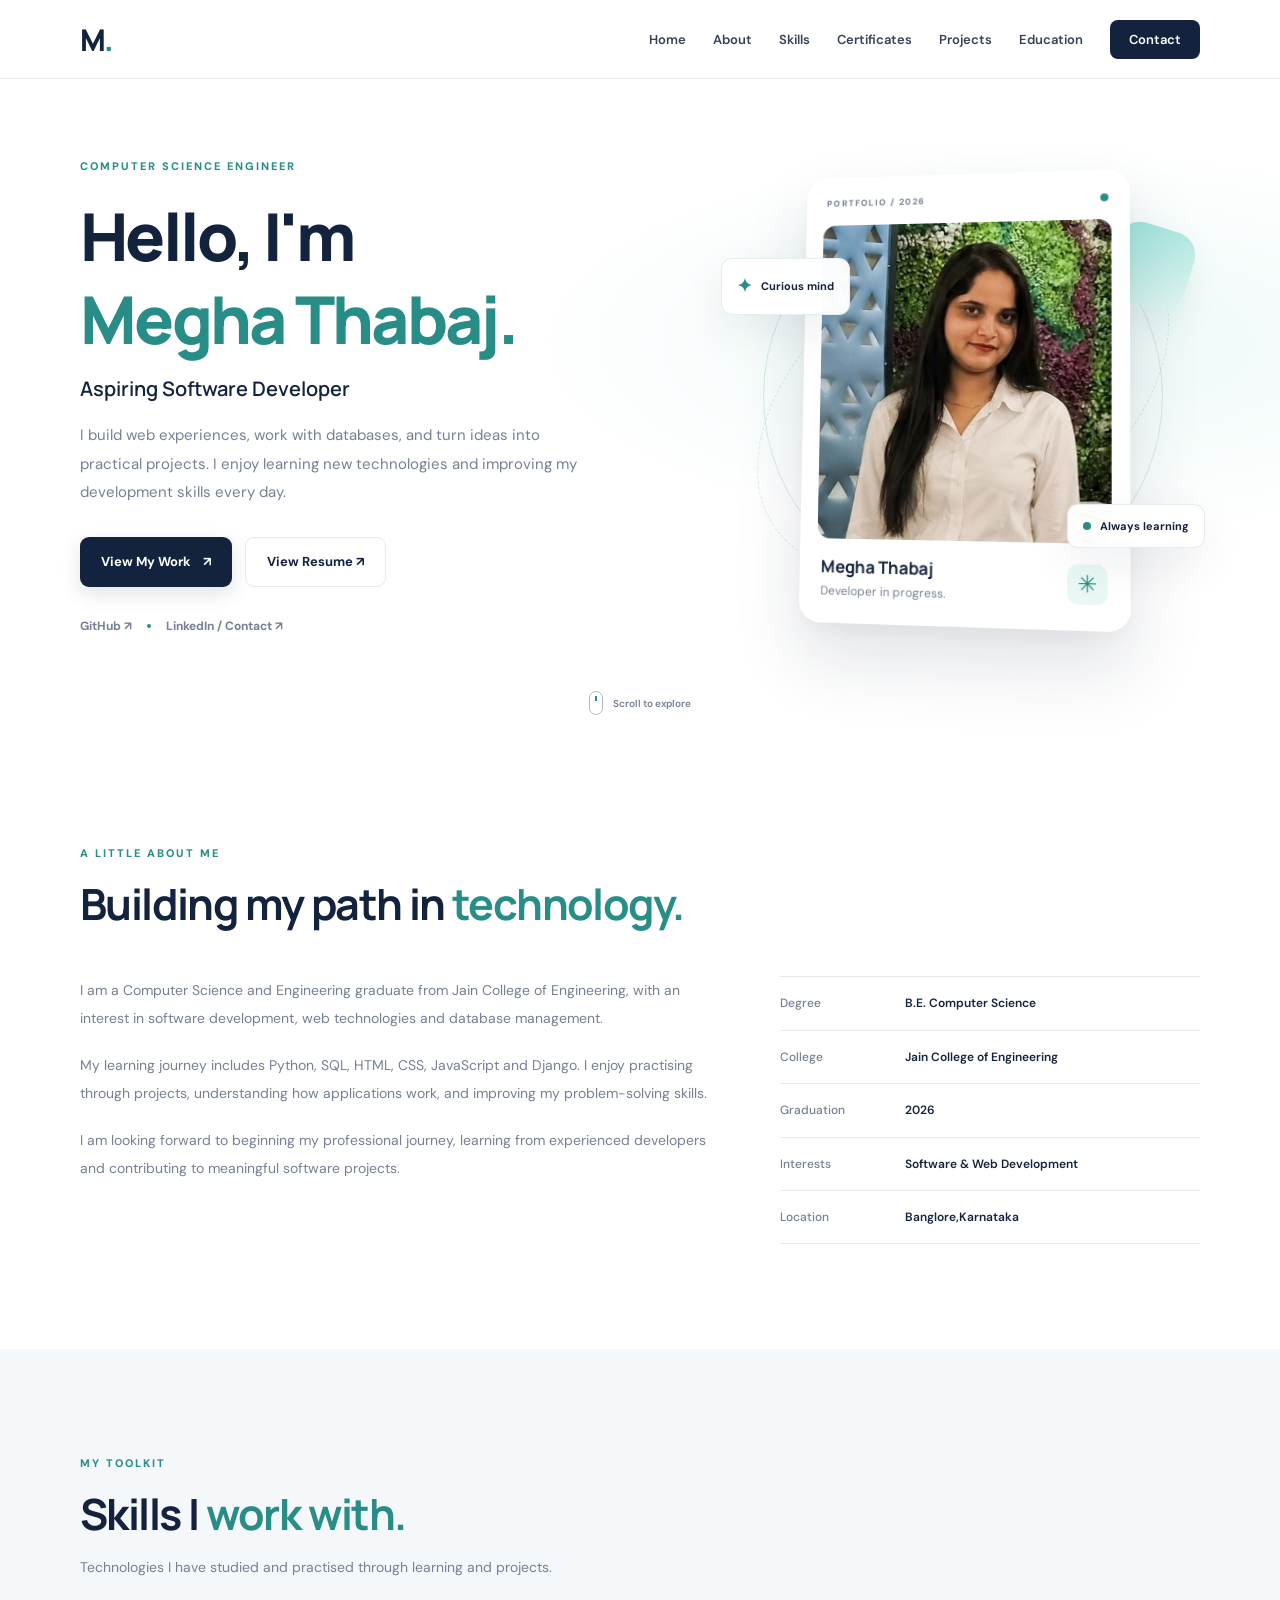
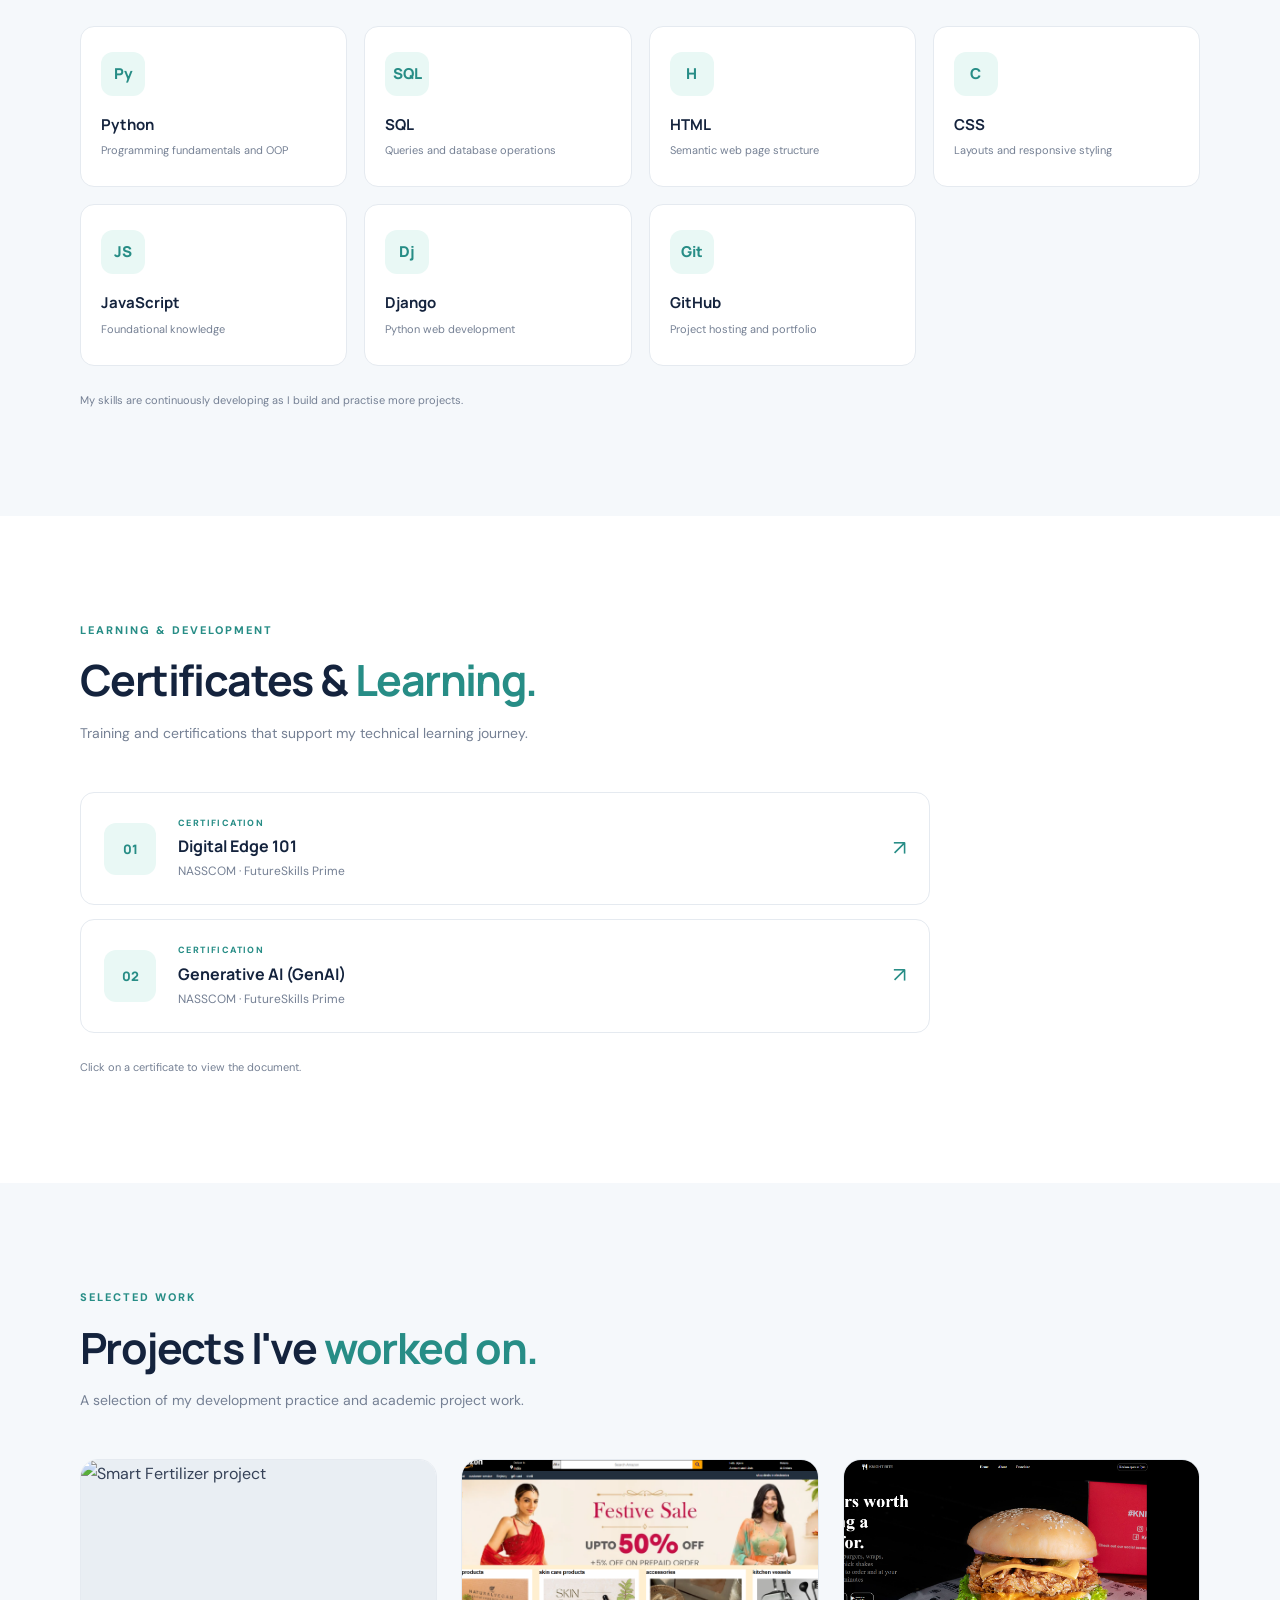
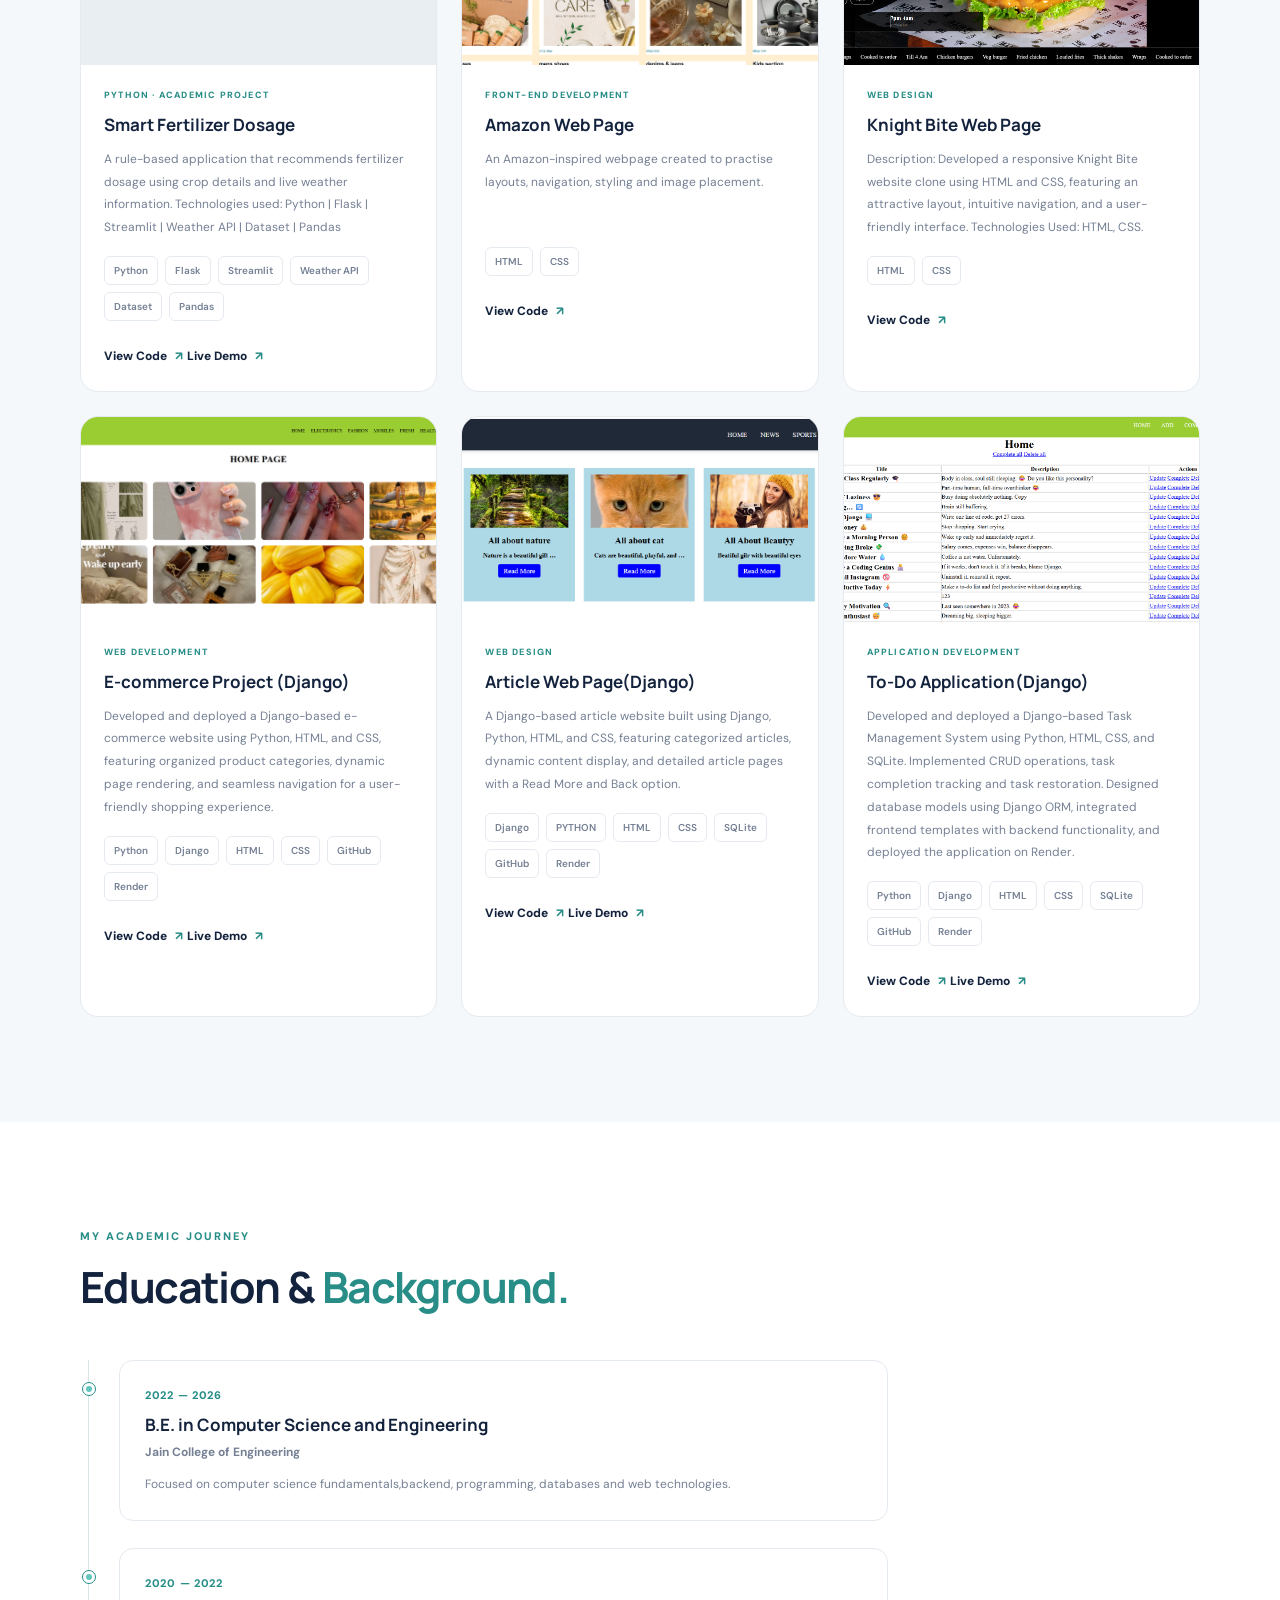
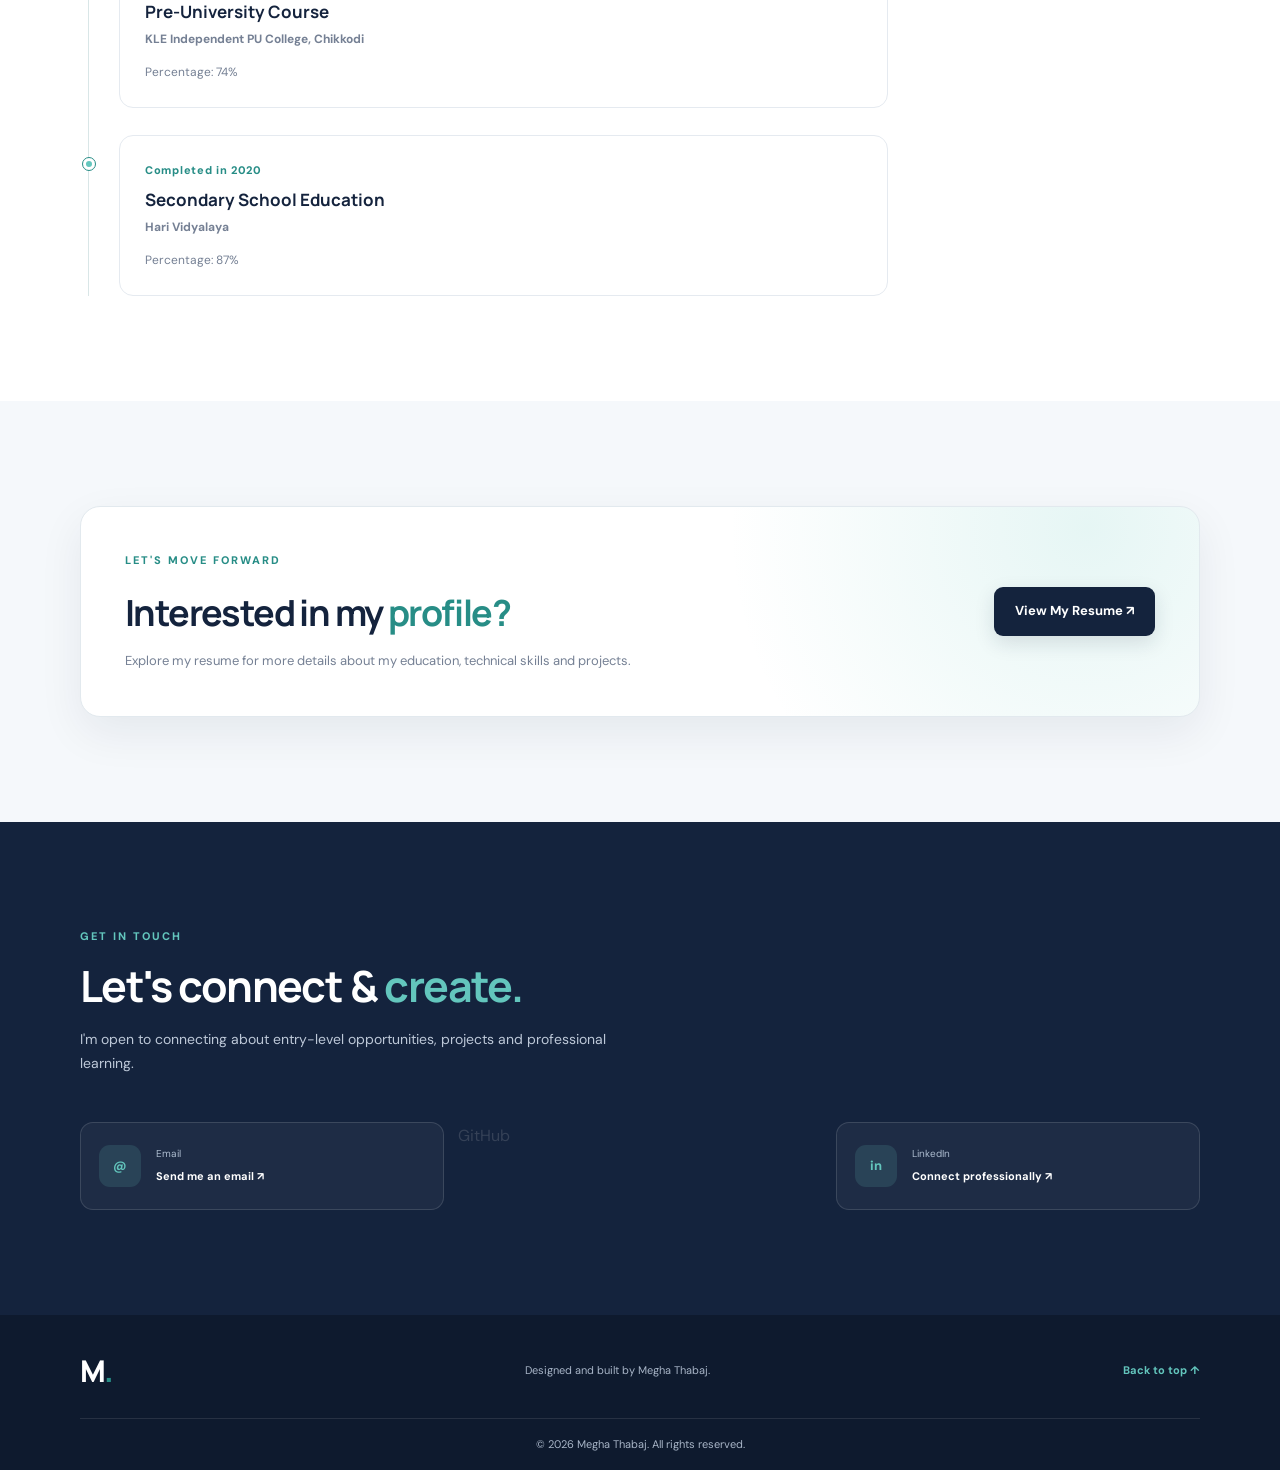
==== commit d207bf39: "Update print statement from 'Hello' to 'Goodbye'" ====
--- a/index.html
+++ b/index.html
@@ -782,14 +782,7 @@
                         </span>
                     </a>
 
-                    <a class="contact-item" href="https://github.com/meghathabaj" target="_blank"
-                        rel="noopener noreferrer">
-                        <span class="contact-icon">GH</span>
-                        <span>
-                            <small>GitHub</small>
-                            <strong>Explore my repositories ↗</strong>
-                        </span>
-                    </a>
+                    <a href="https://github.com/meghathabaj" target="_blank" rel="noopener noreferrer">GitHub</a>
 
                     <!-- Replace the URL with your real LinkedIn profile -->
                     <a class="contact-item" href="https://www.linkedin.com/in/megha-thabaj-9a036437b" target="_blank"
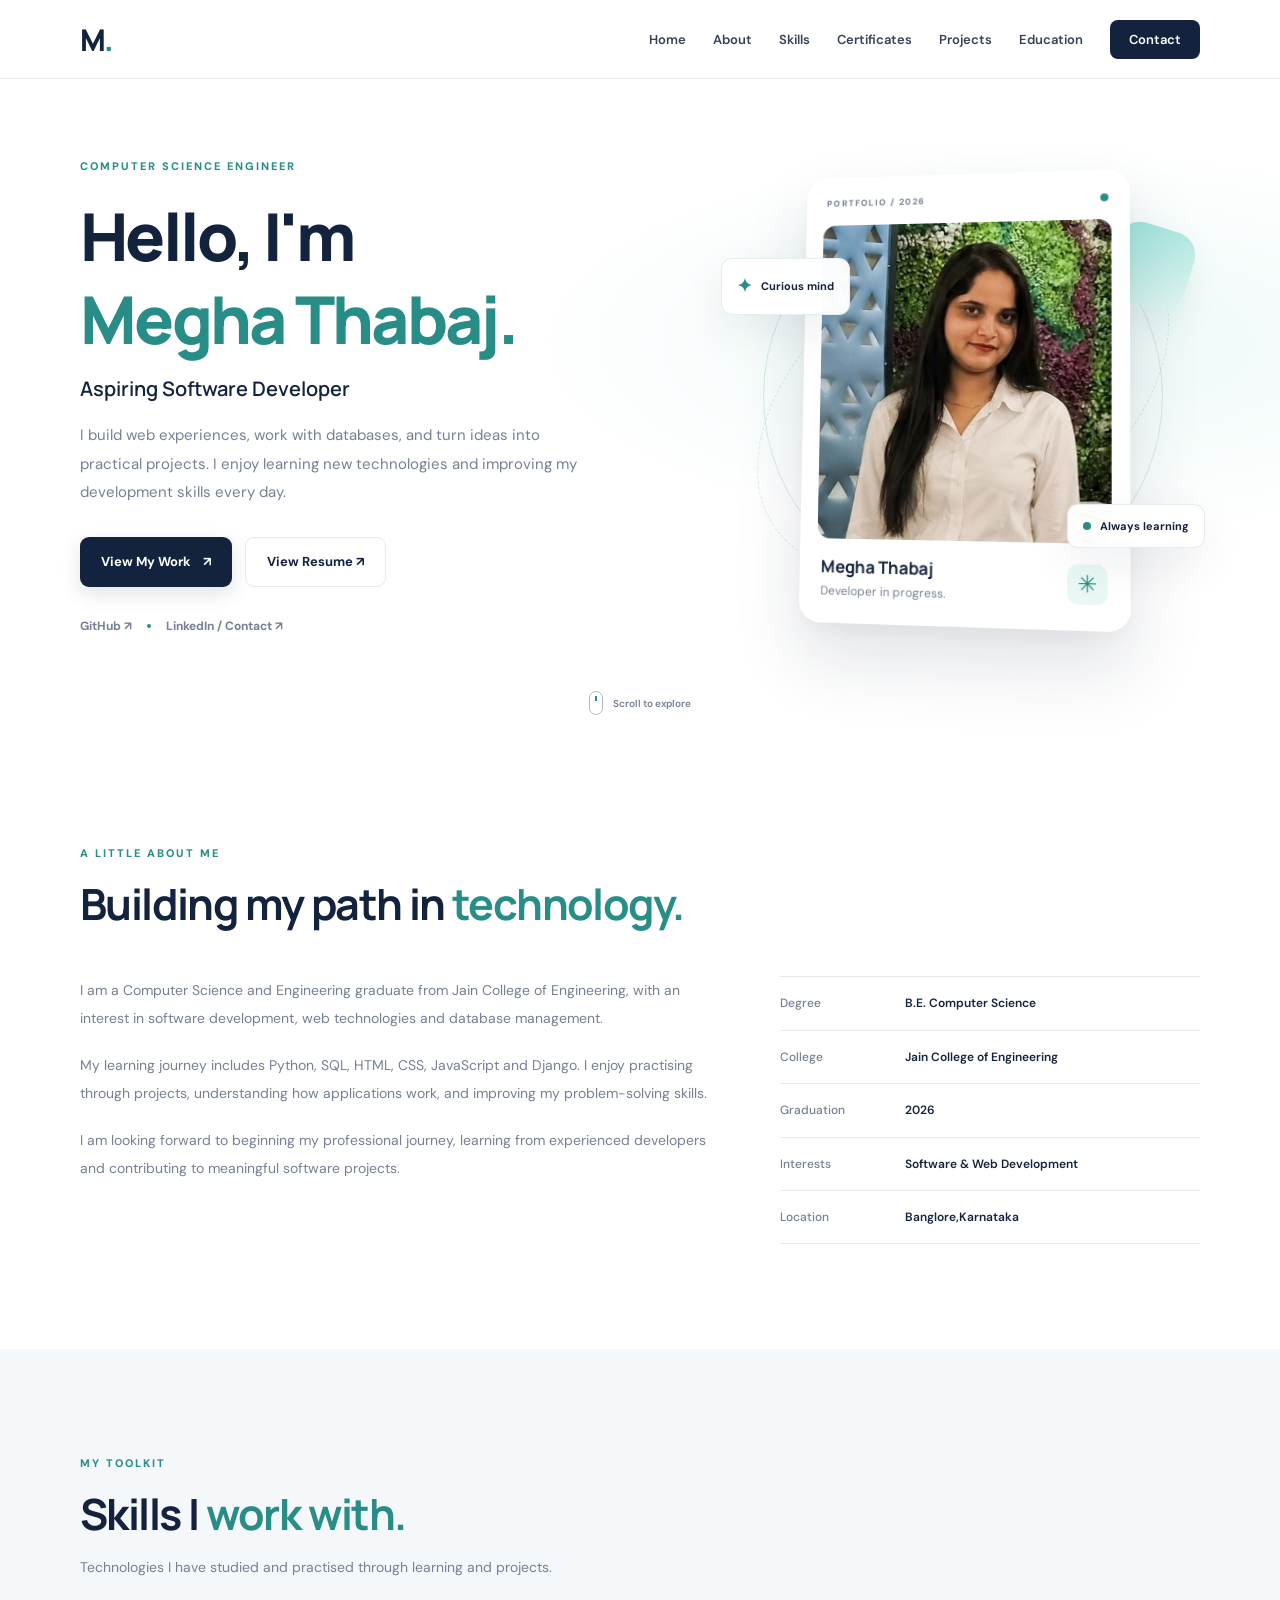
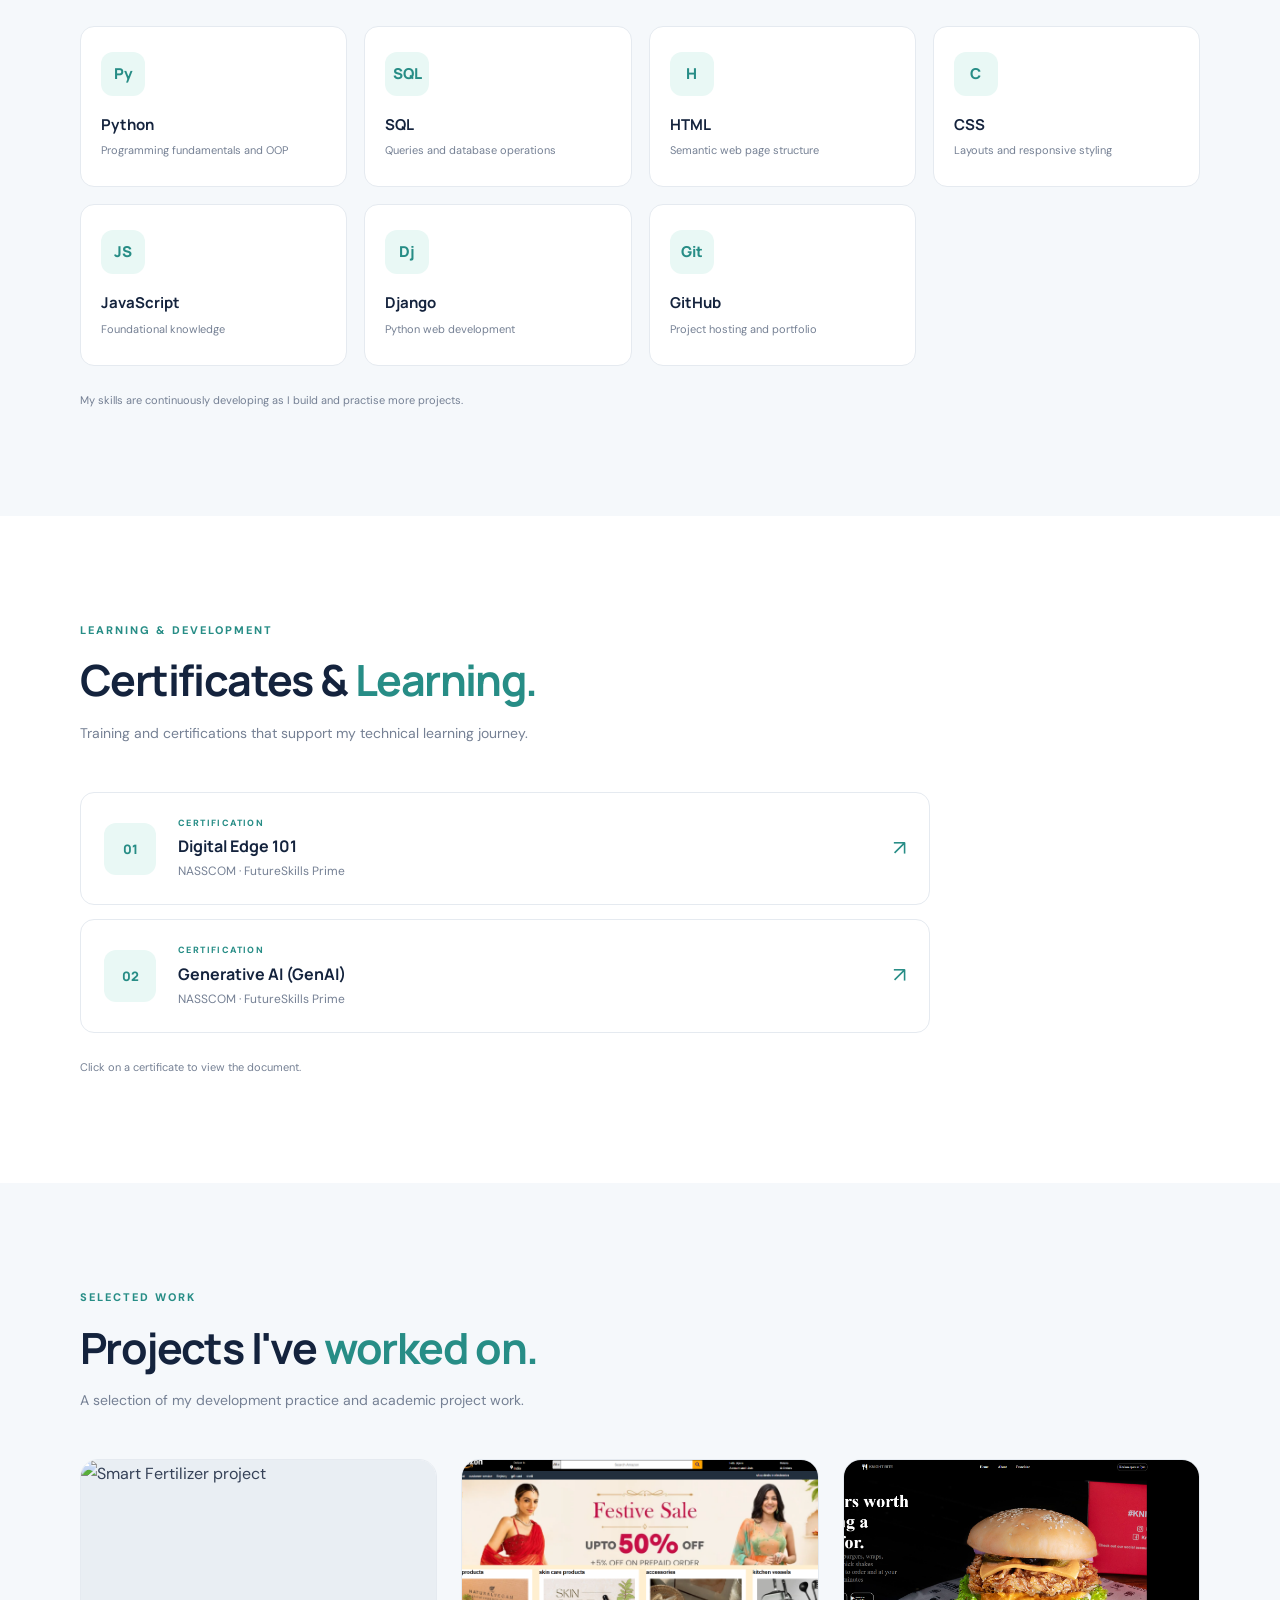
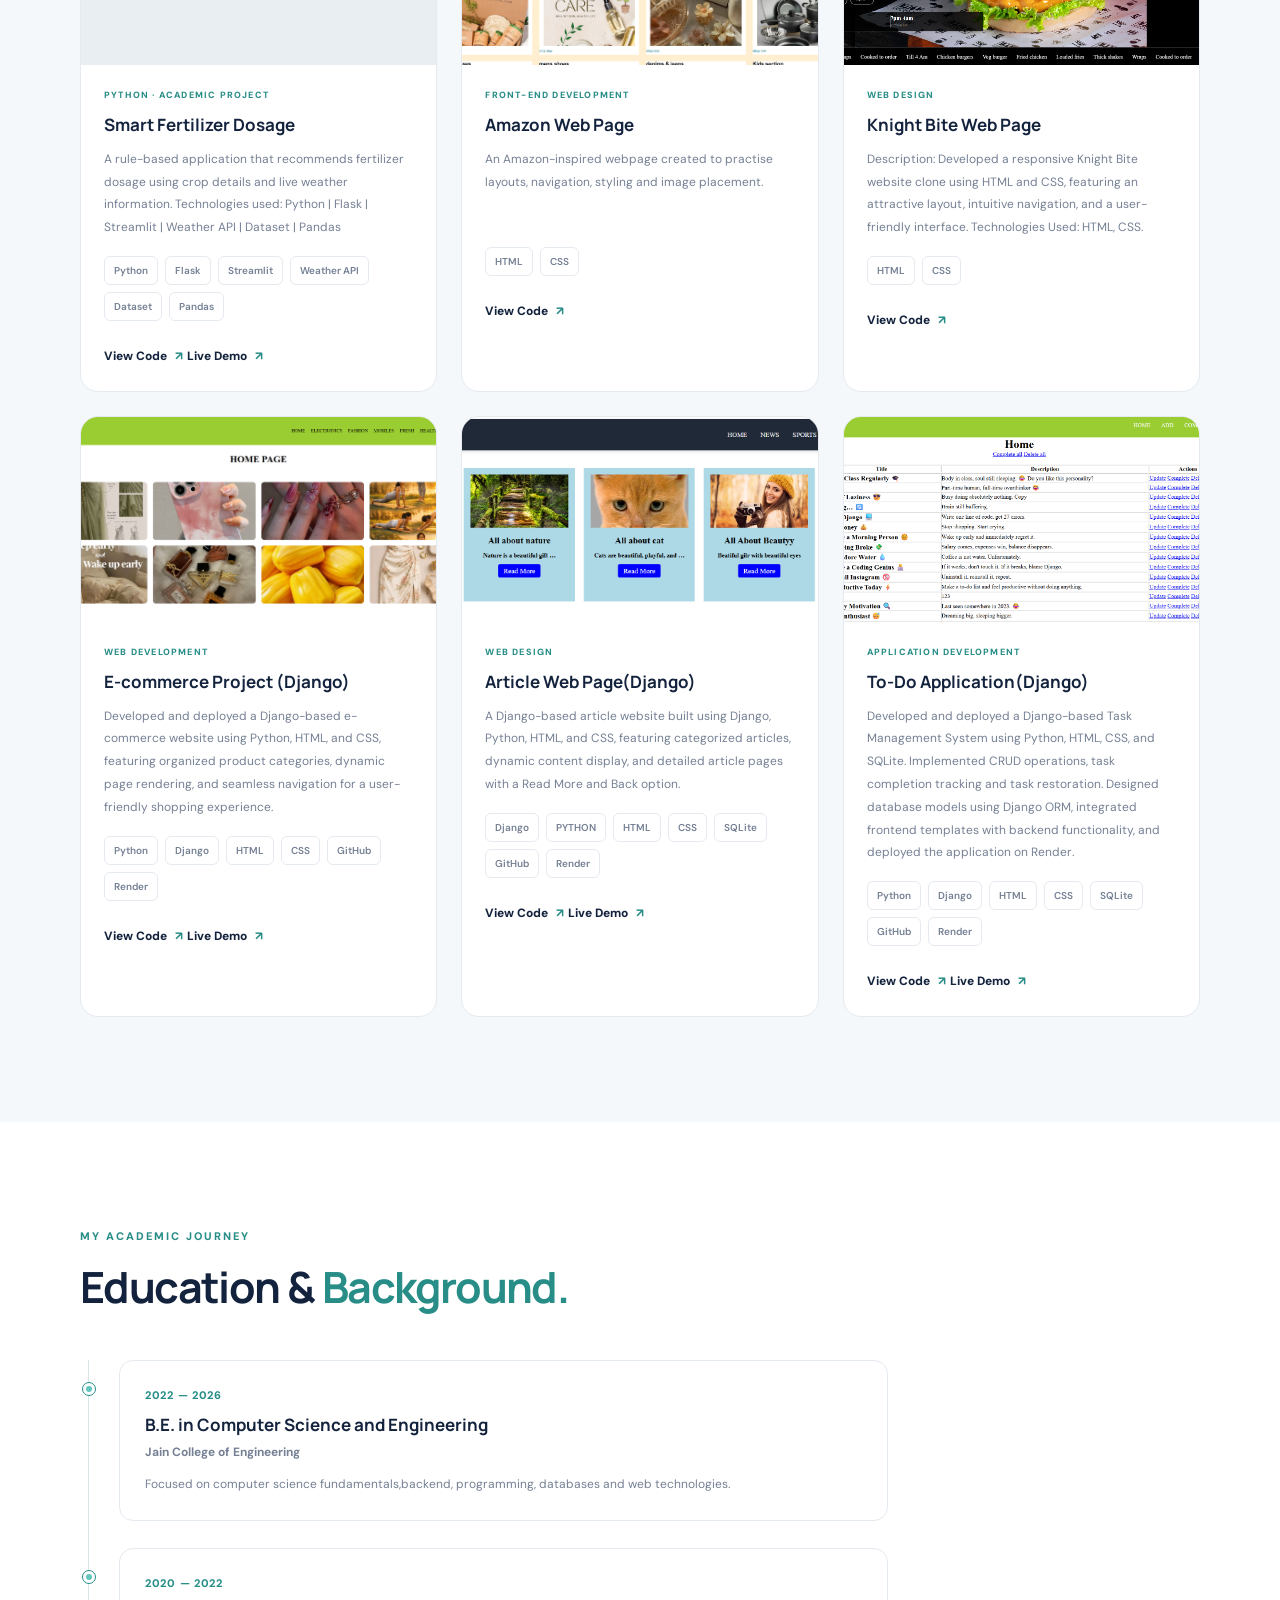
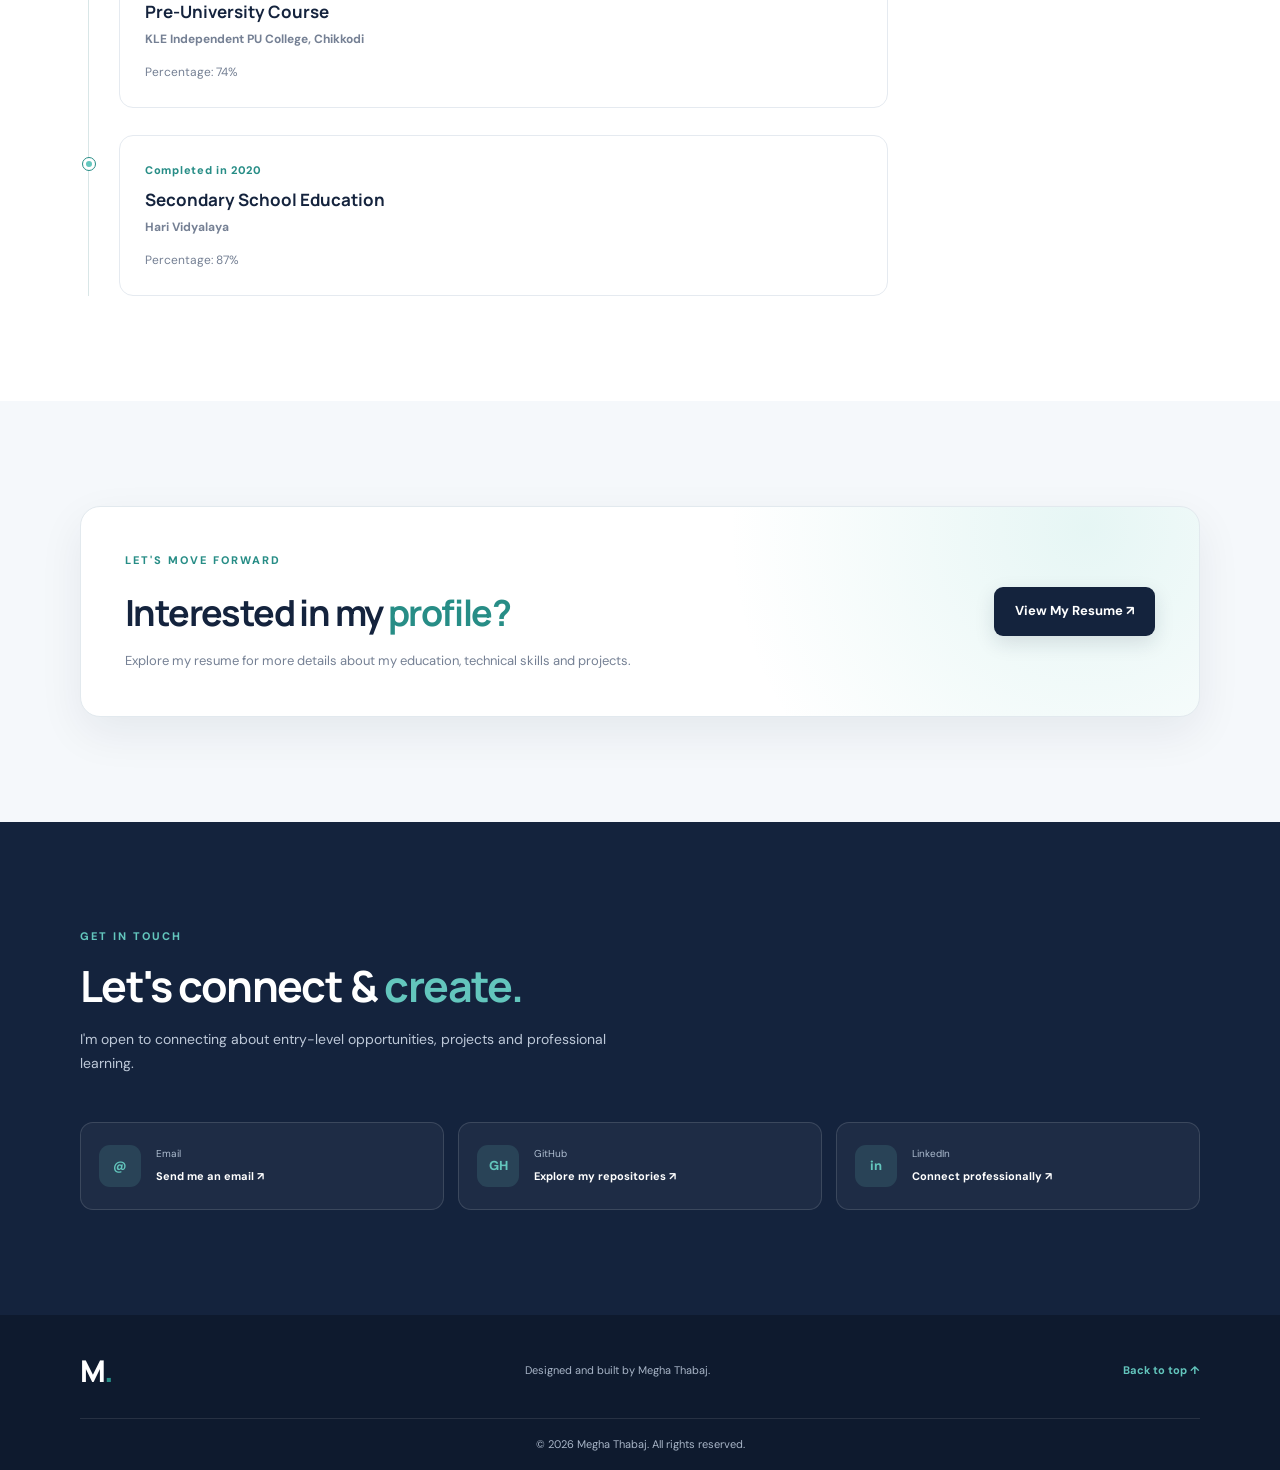
==== commit 73c359bb: "Update print statement from 'Hello' to 'Goodbye'" ====
--- a/index.html
+++ b/index.html
@@ -782,8 +782,11 @@
                         </span>
                     </a>
 
-                    <a href="https://github.com/meghathabaj" target="_blank" rel="noopener noreferrer">GitHub</a>
-
+                    <a class="contact-item" href="https://github.com/meghathabaj" target="_blank" rel="noopener noreferrer"><span class="contact-icon">GH</span>
+                        <span><small>GitHub</small>
+                            <strong>Explore my repositories ↗</strong>
+                        </span>
+                    </a>
                     <!-- Replace the URL with your real LinkedIn profile -->
                     <a class="contact-item" href="https://www.linkedin.com/in/megha-thabaj-9a036437b" target="_blank"
                         rel="noopener noreferrer">
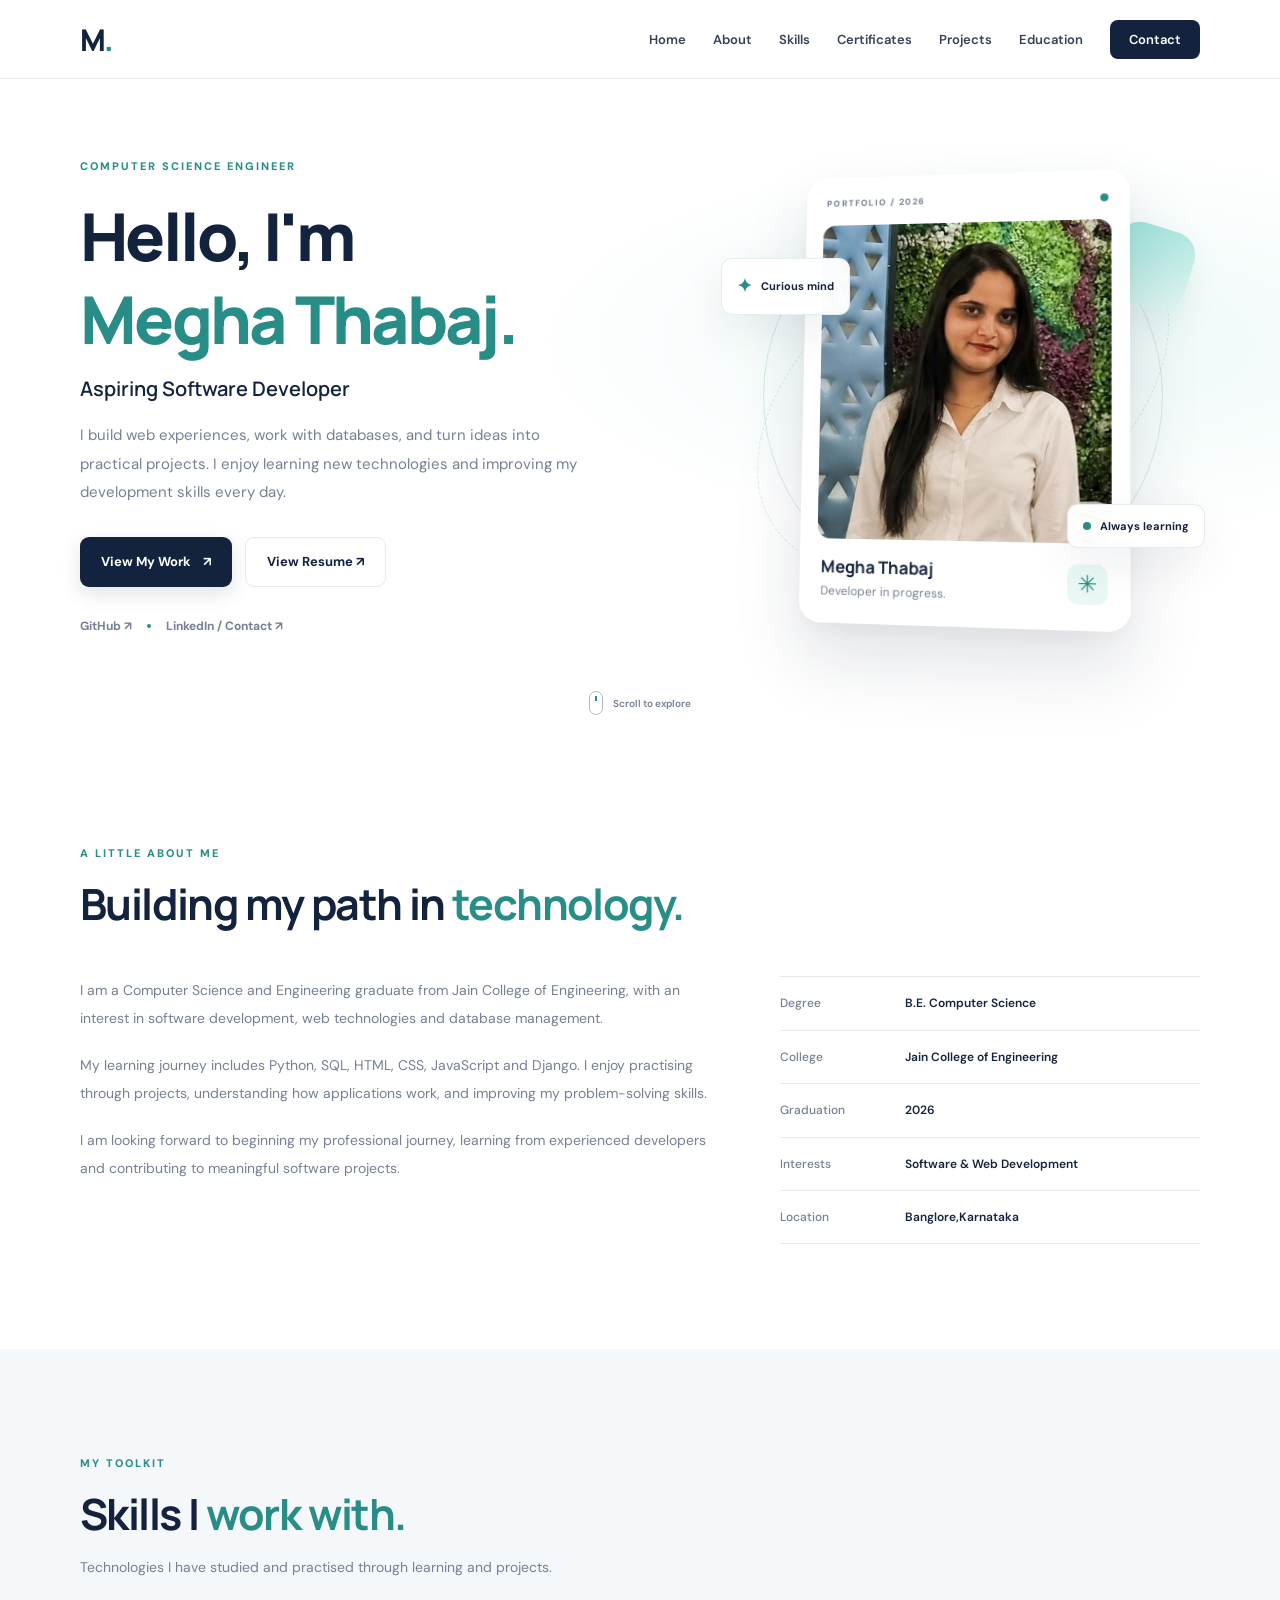
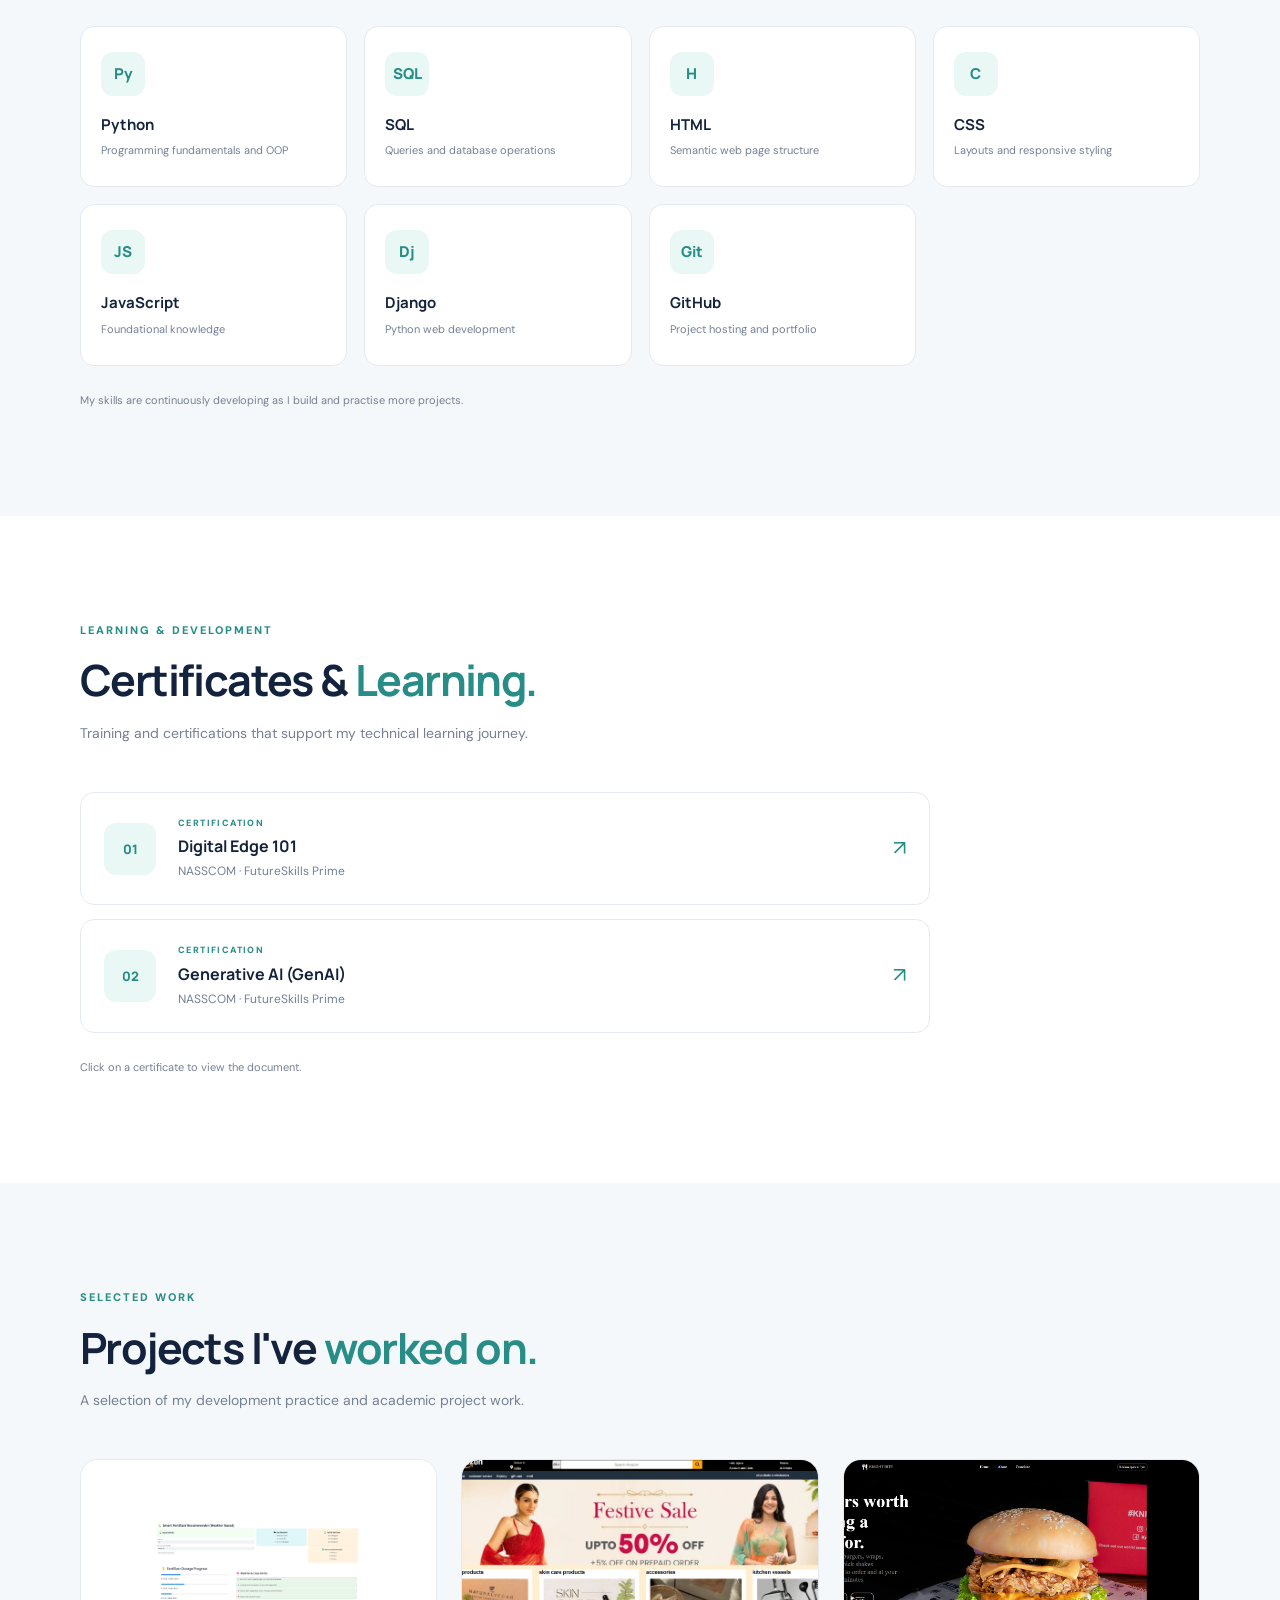
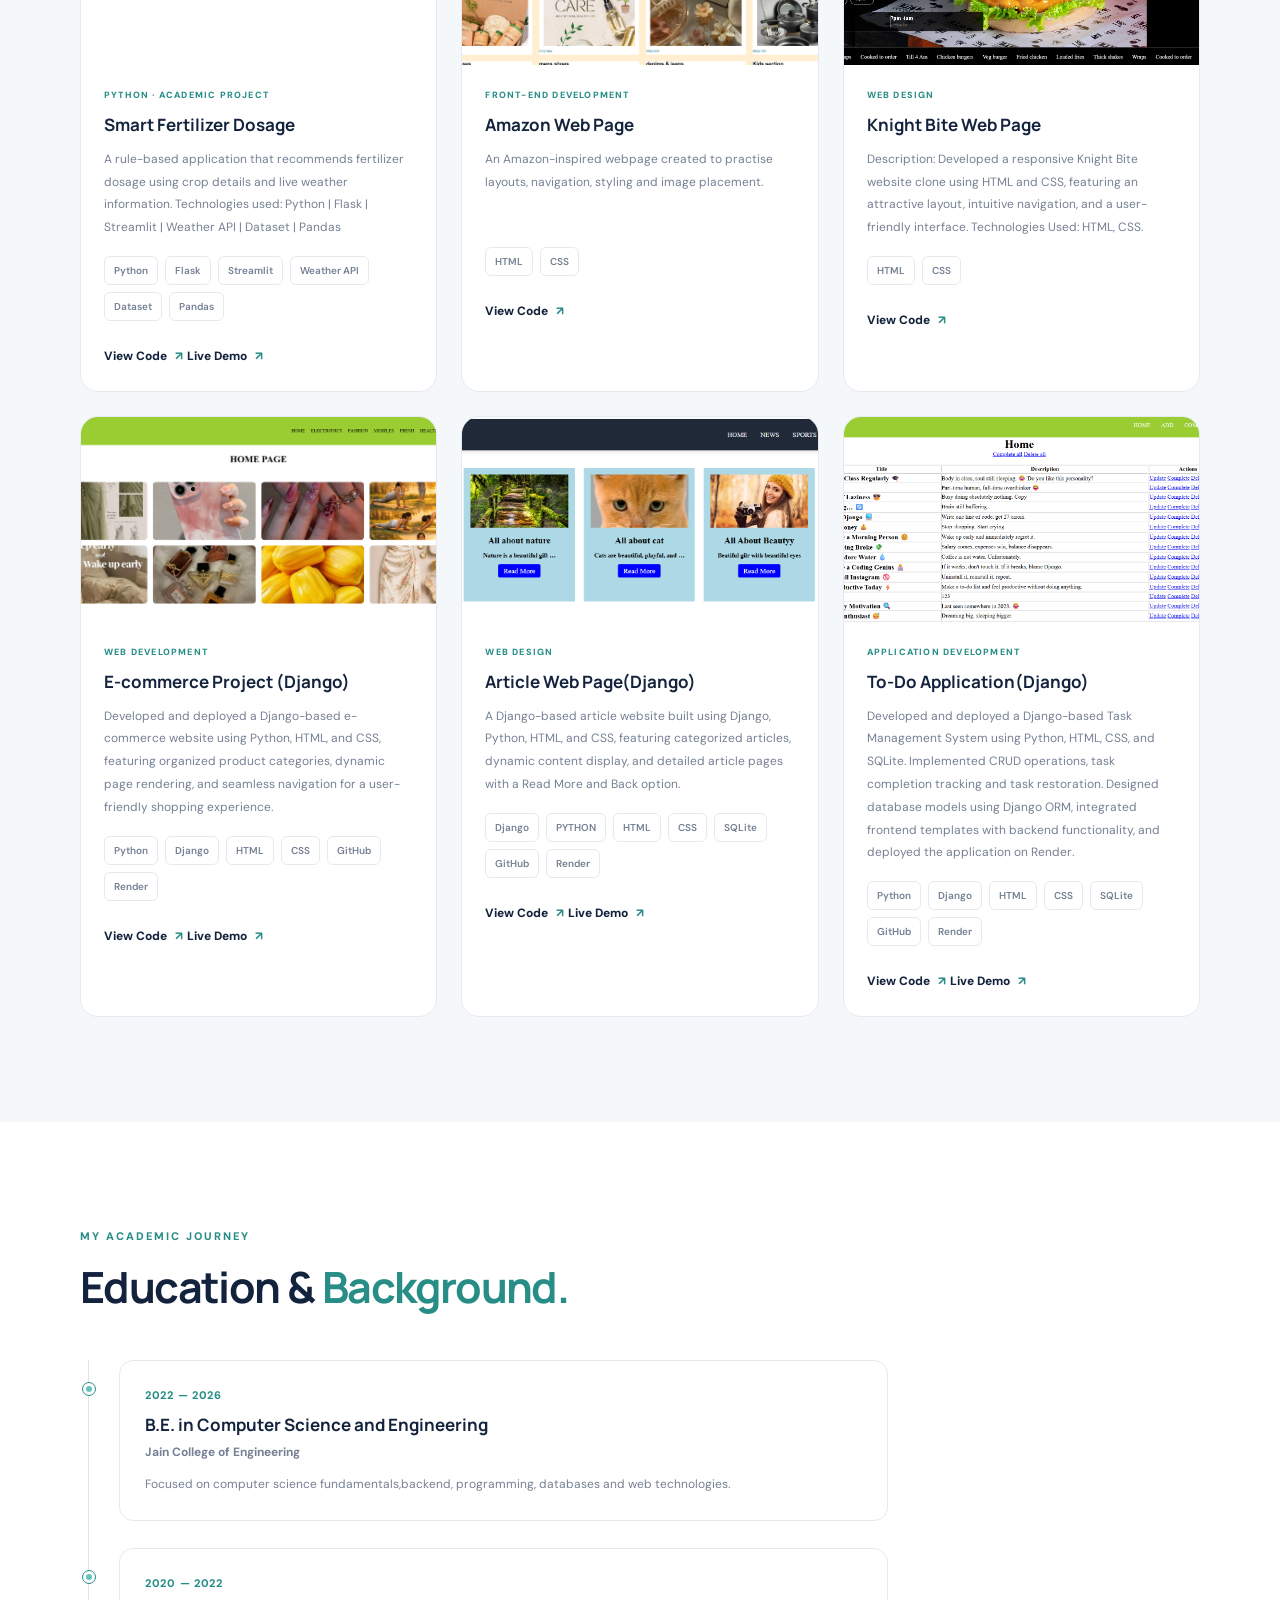
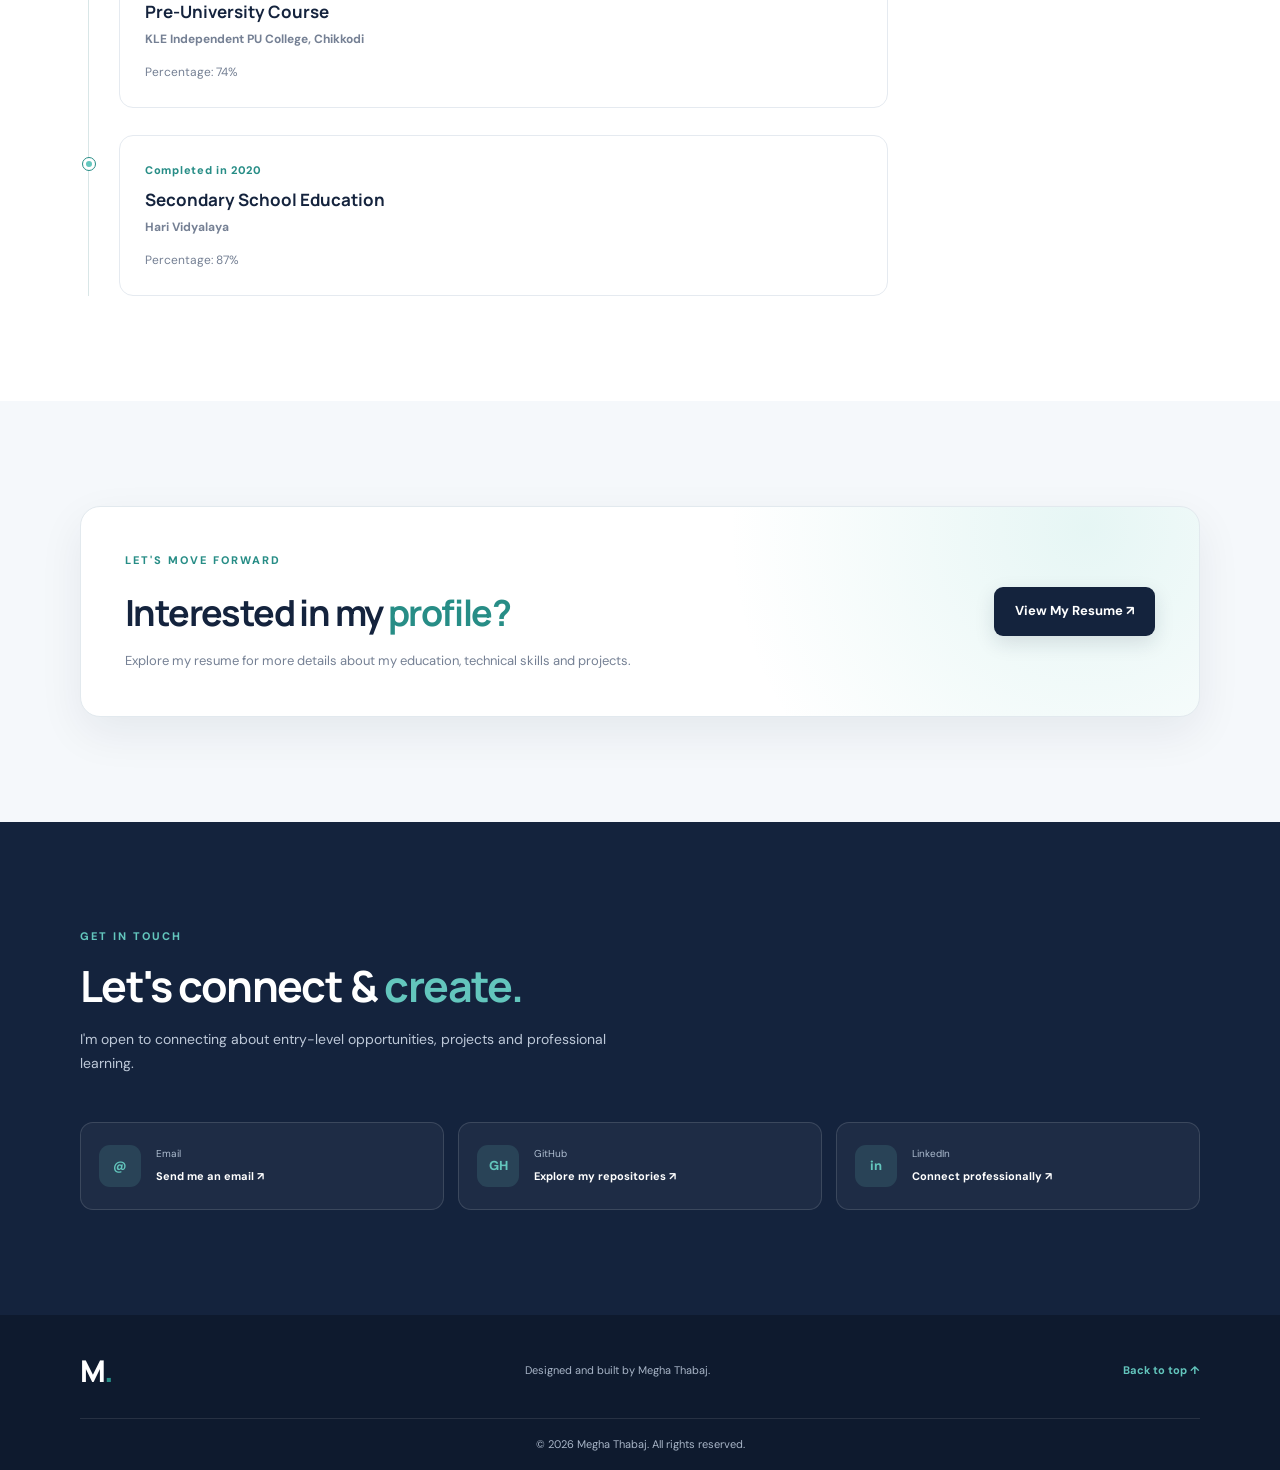
==== commit 6778dfc9: "Update fmt.Println message from 'Hello' to 'Goodbye'" ====
--- a/index.html
+++ b/index.html
@@ -368,10 +368,10 @@
 
                     <!-- SMART FERTILIZER -->
                     <article class="project-card reveal">
-                        <a class="project-image" href="port-images/untitled design.png" target="_blank"
+                        <a class="project-image" href="port-images/Untitled design.png" target="_blank"
                             rel="noopener noreferrer" aria-label="View Smart Fertilizer project image">
 
-                            <img src="port-images/untitled design.png" alt="Smart Fertilizer project" loading="lazy">
+                            <img src="port-images/Untitled design.png" alt="Smart Fertilizer project" loading="lazy">
 
                             <span class="image-open">↗</span>
                         </a>
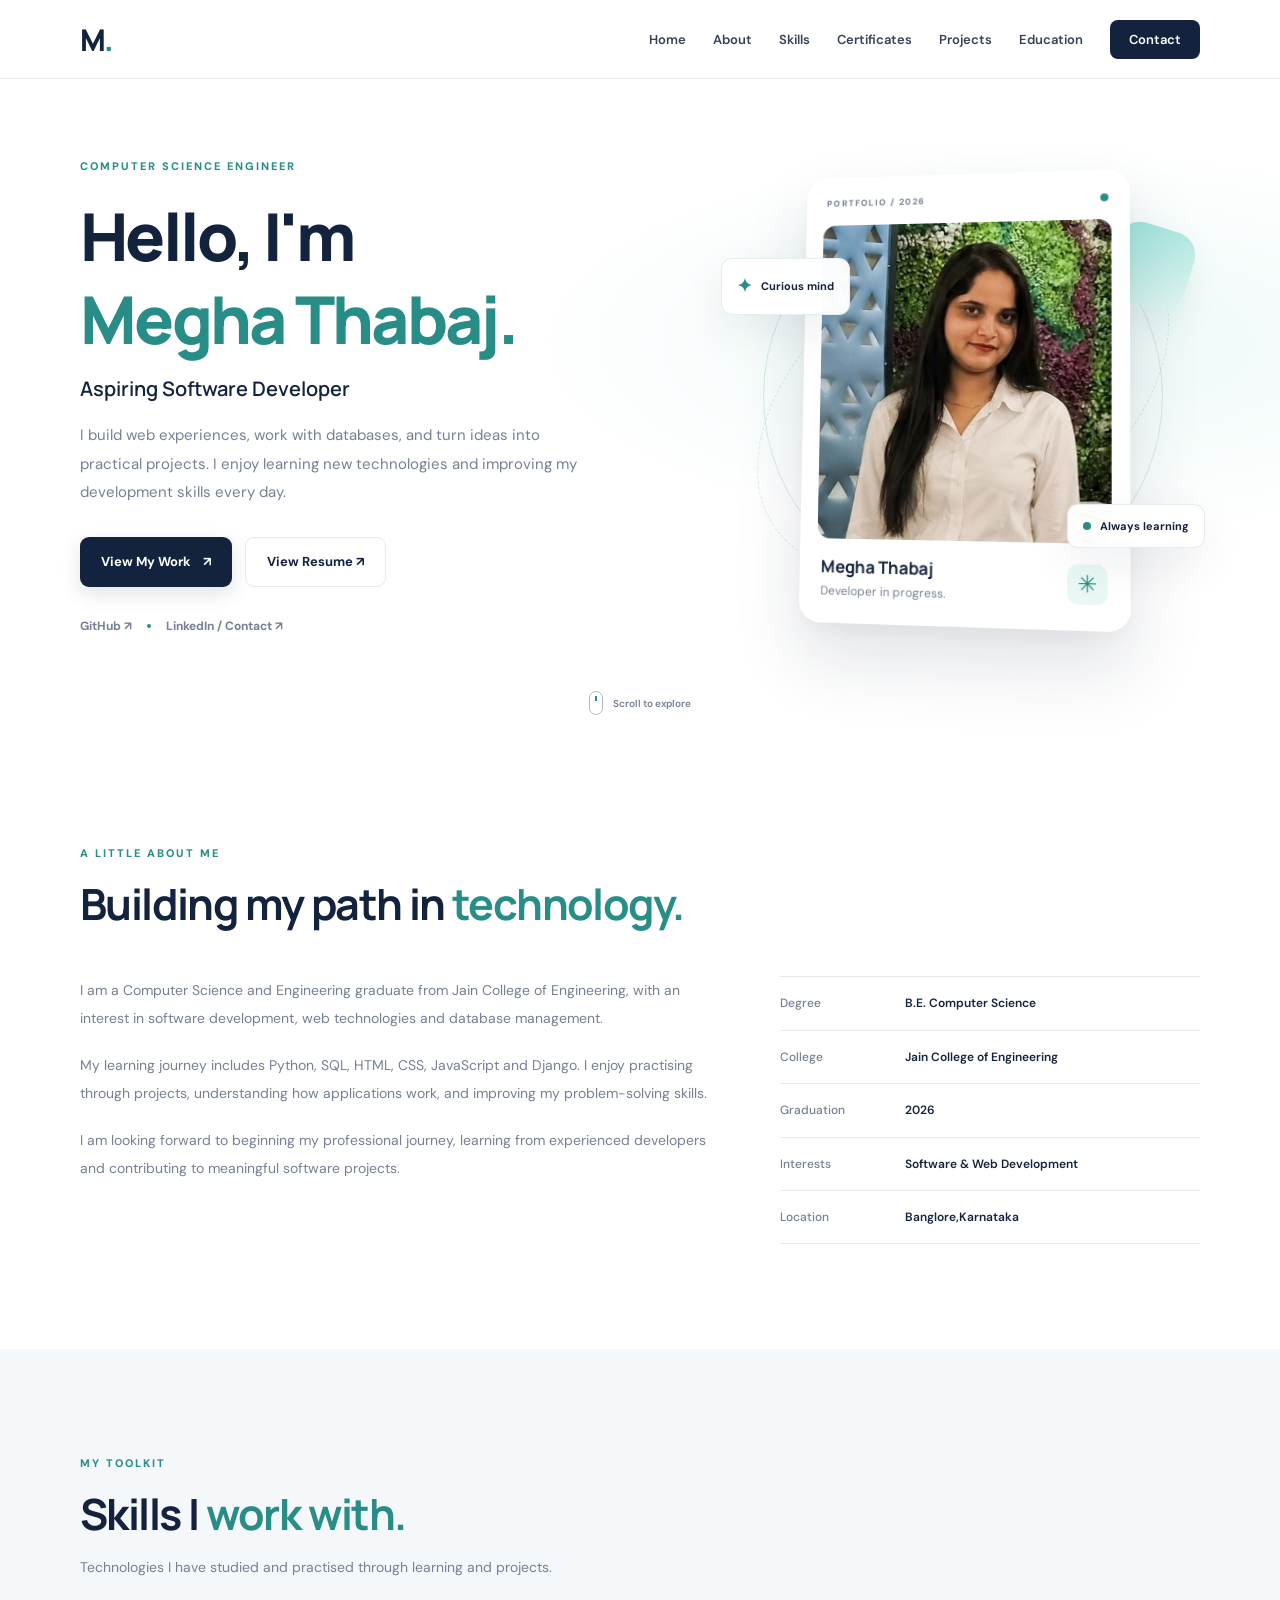
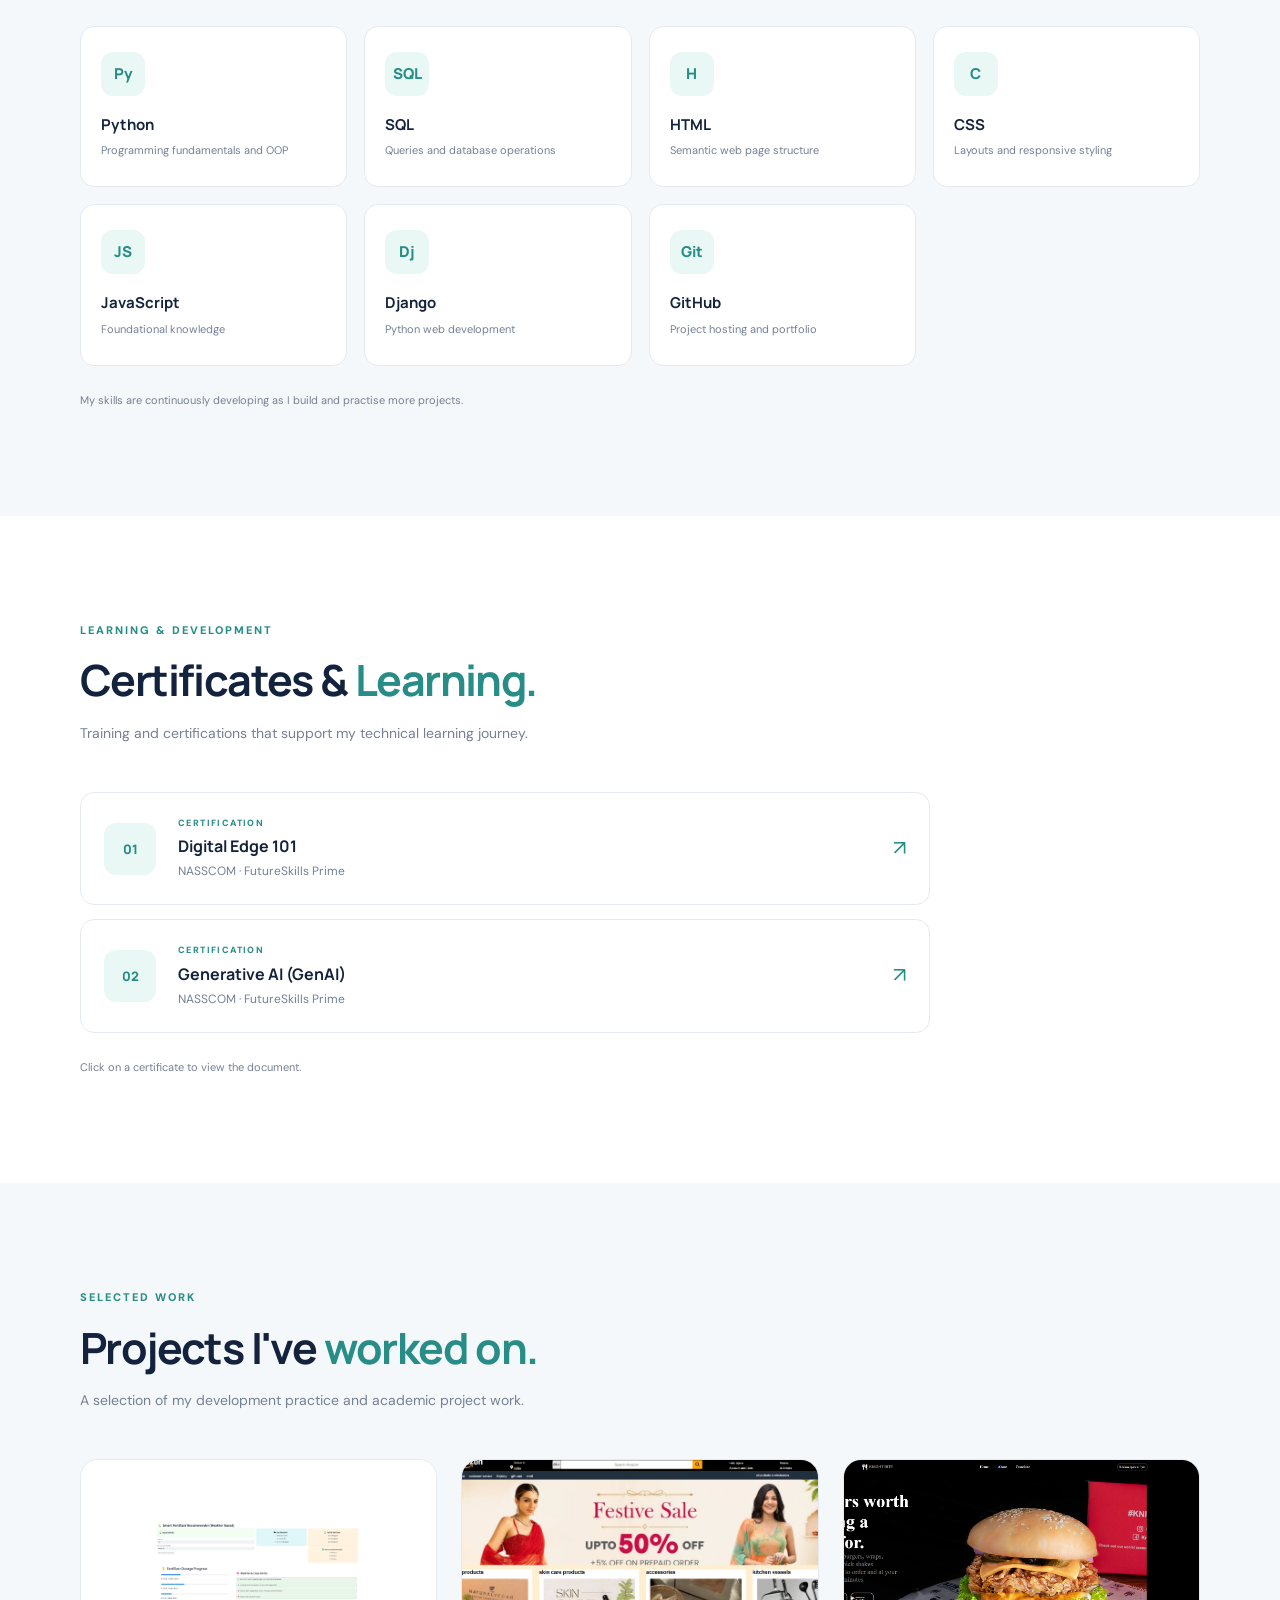
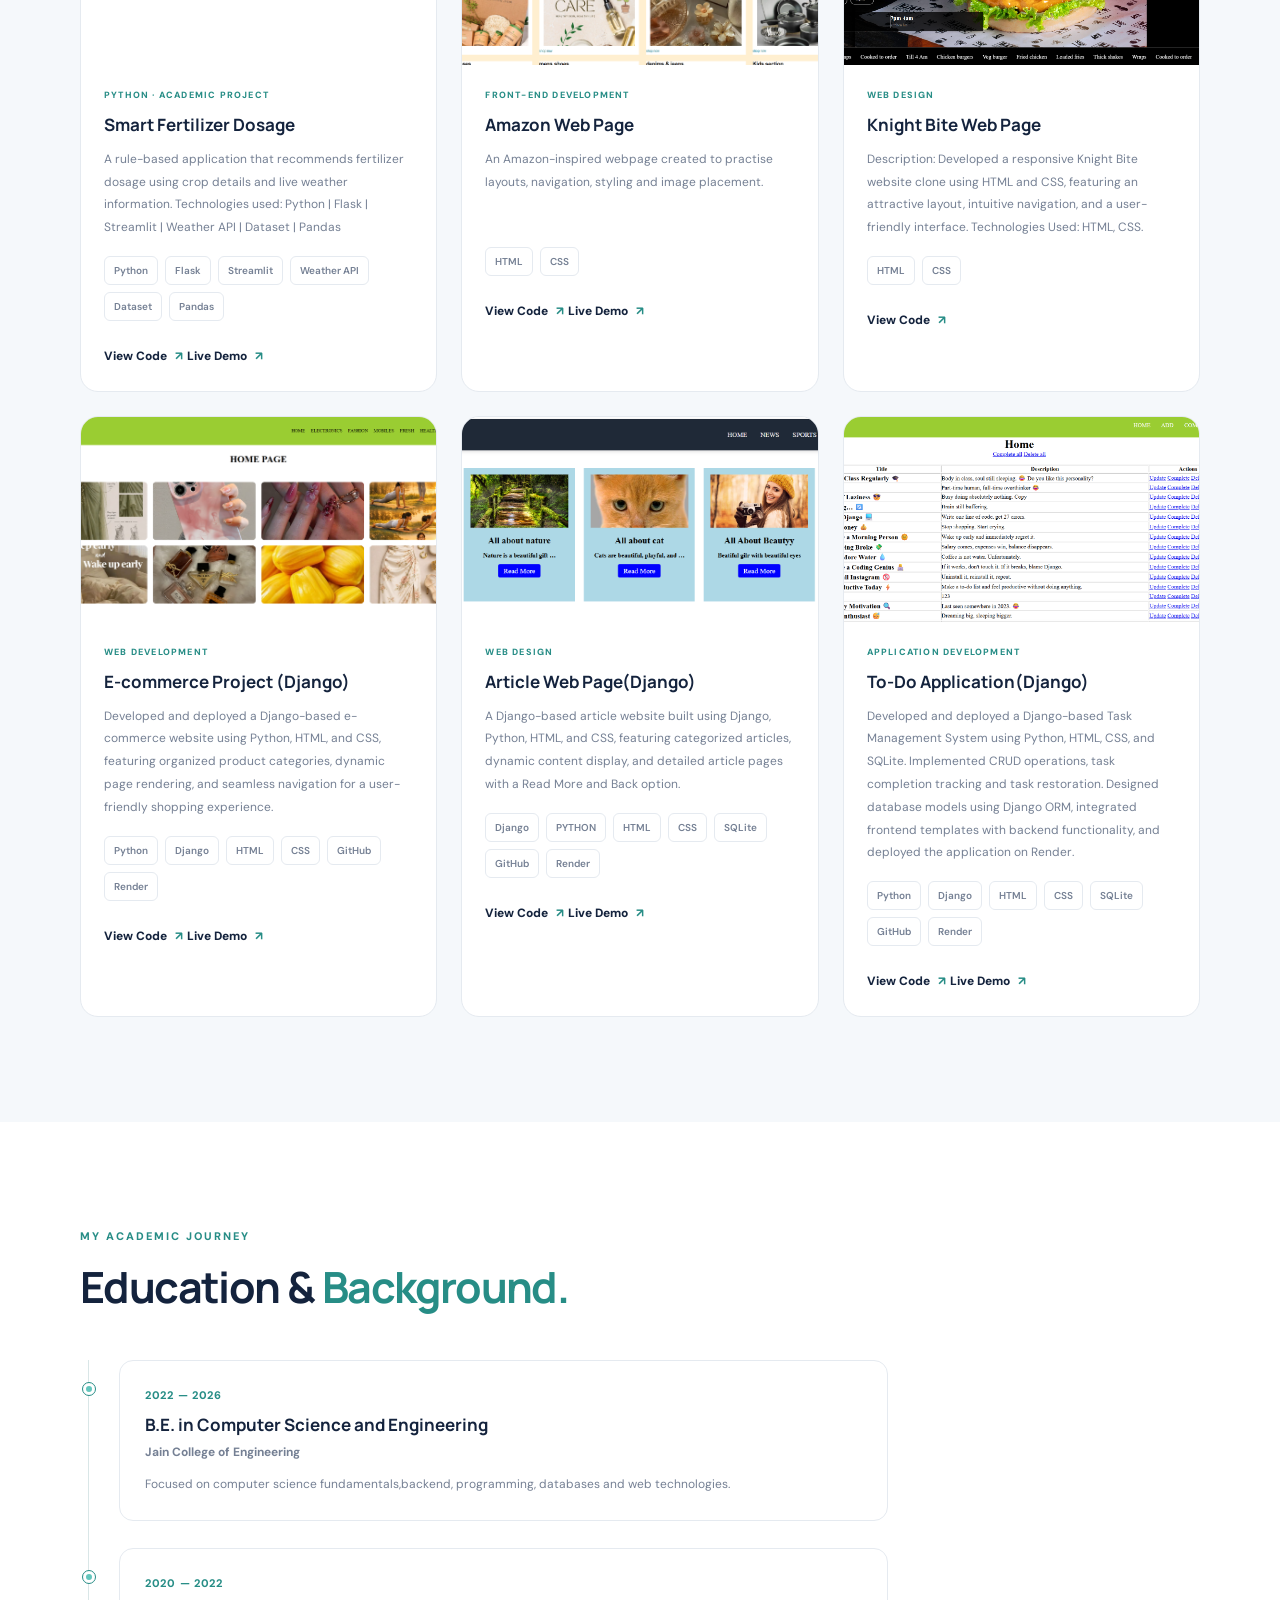
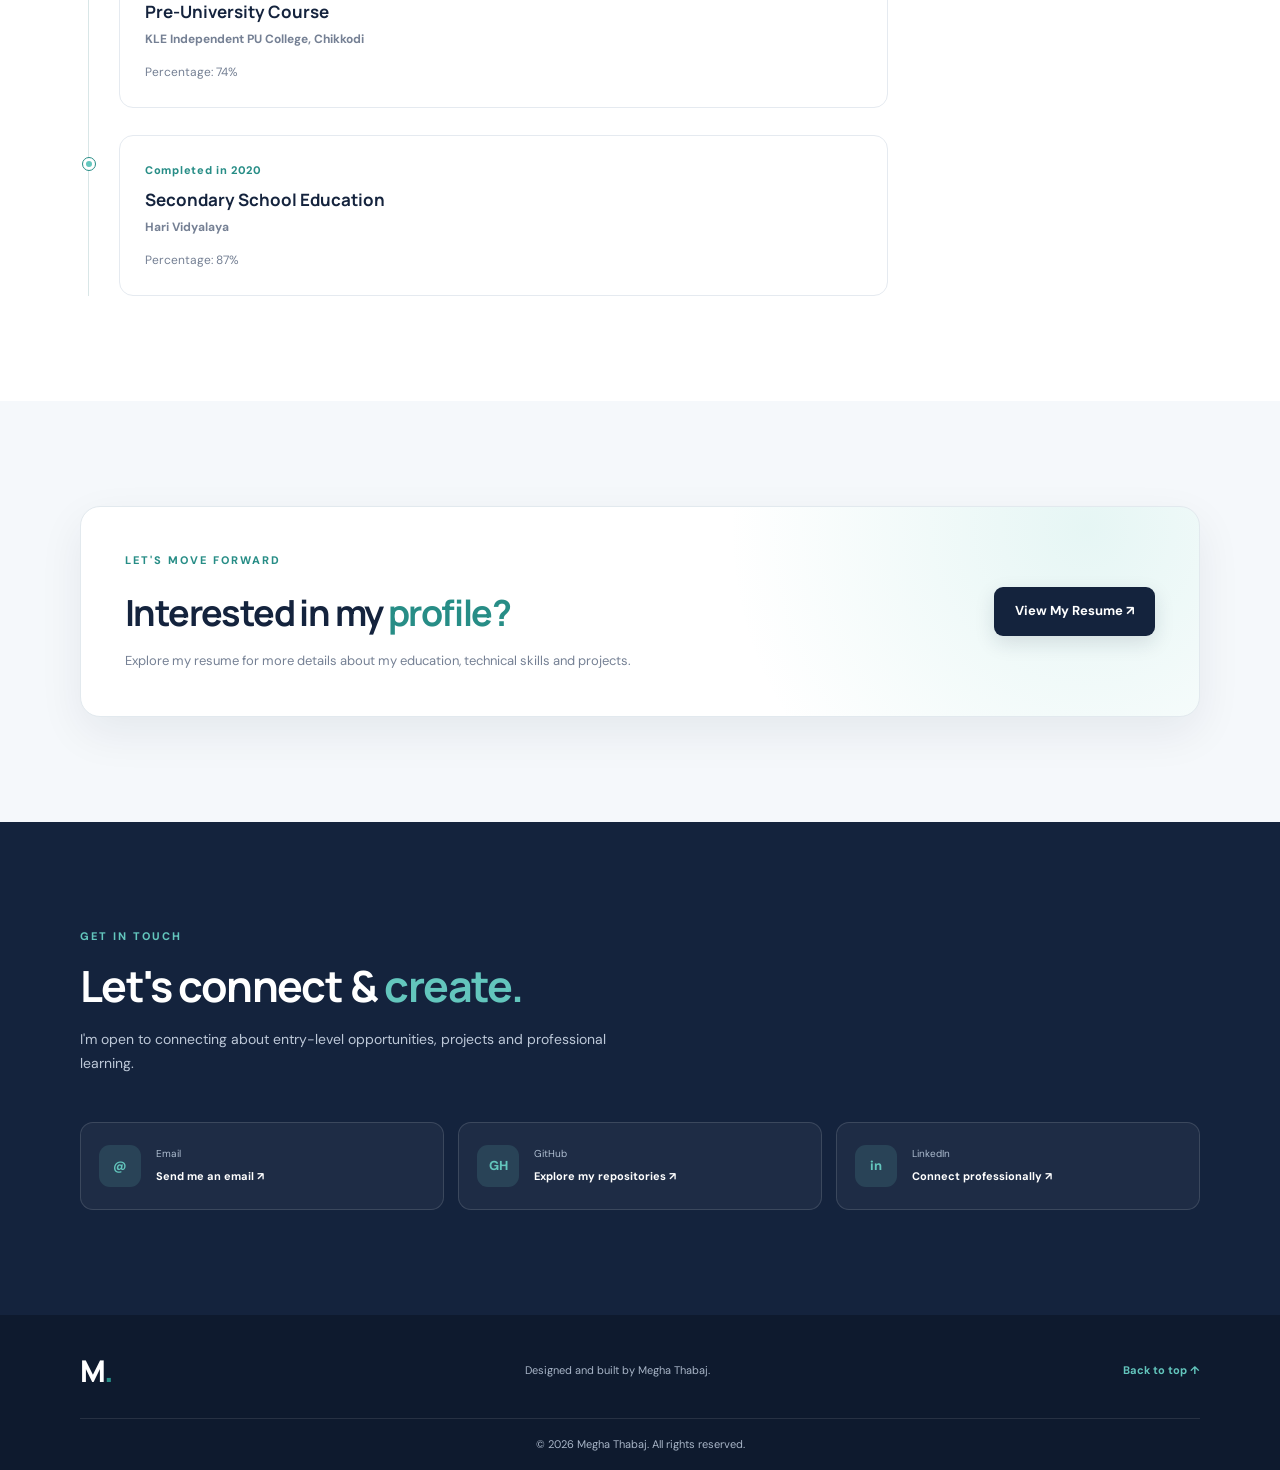
==== commit cb2ec3bc: "Update print statement from 'Hello' to 'Goodbye'" ====
--- a/index.html
+++ b/index.html
@@ -416,39 +416,58 @@
                     </article>
 
 
-                    <!-- AMAZON -->
-                    <article class="project-card reveal">
-                        <a class="project-image" href="port-images/amazon-project.png" target="_blank"
-                            rel="noopener noreferrer" aria-label="View Amazon webpage screenshot">
-
-                            <img src="port-images/amazon-project.png" alt="Amazon-inspired webpage" loading="lazy">
-
-                            <span class="image-open">↗</span>
-                        </a>
-
-                        <div class="project-content">
-                            <p class="project-category">FRONT-END DEVELOPMENT</p>
-                            <h3>Amazon Web Page</h3>
-
-                            <p>
-                                An Amazon-inspired webpage created to
-                                practise layouts, navigation, styling
-                                and image placement.
-                            </p>
-
-                            <div class="project-tags">
-                                <span>HTML</span>
-                                <span>CSS</span>
-                            </div>
-
-                            <!-- GitHub Source Code -->
-                            <a class="text-link" href="https://github.com/meghathabaj/Amazon-web-page" target="_blank"
-                                rel="noopener noreferrer">
-                                View Code <span>↗</span>
-                            </a>
-                        </div>
-                    </article>
-
+
+<!-- AMAZON -->
+<article class="project-card reveal">
+
+    <a class="project-image" href="port-images/amazon-project.png"
+       target="_blank" rel="noopener noreferrer"
+       aria-label="View Amazon webpage screenshot">
+
+        <img src="port-images/amazon-project.png"
+             alt="Amazon-inspired webpage" loading="lazy">
+
+        <span class="image-open">↗</span>
+    </a>
+
+    <div class="project-content">
+
+        <p class="project-category">FRONT-END DEVELOPMENT</p>
+
+        <h3>Amazon Web Page</h3>
+
+        <p>
+            An Amazon-inspired webpage created to
+            practise layouts, navigation, styling
+            and image placement.
+        </p>
+
+        <div class="project-tags">
+            <span>HTML</span>
+            <span>CSS</span>
+        </div>
+
+        <div class="project-links">
+
+            <!-- GitHub Source Code -->
+            <a class="text-link"
+               href="https://github.com/meghathabaj/Amazon-web-page"
+               target="_blank" rel="noopener noreferrer">
+                View Code <span>↗</span>
+            </a>
+
+            <!-- Live Website -->
+            <a class="text-link"
+               href="https://meghathabaj.github.io/Amazon-web-page/"
+               target="_blank" rel="noopener noreferrer">
+                Live Demo <span>↗</span>
+            </a>
+
+        </div>
+
+    </div>
+
+</article>
 
 
 
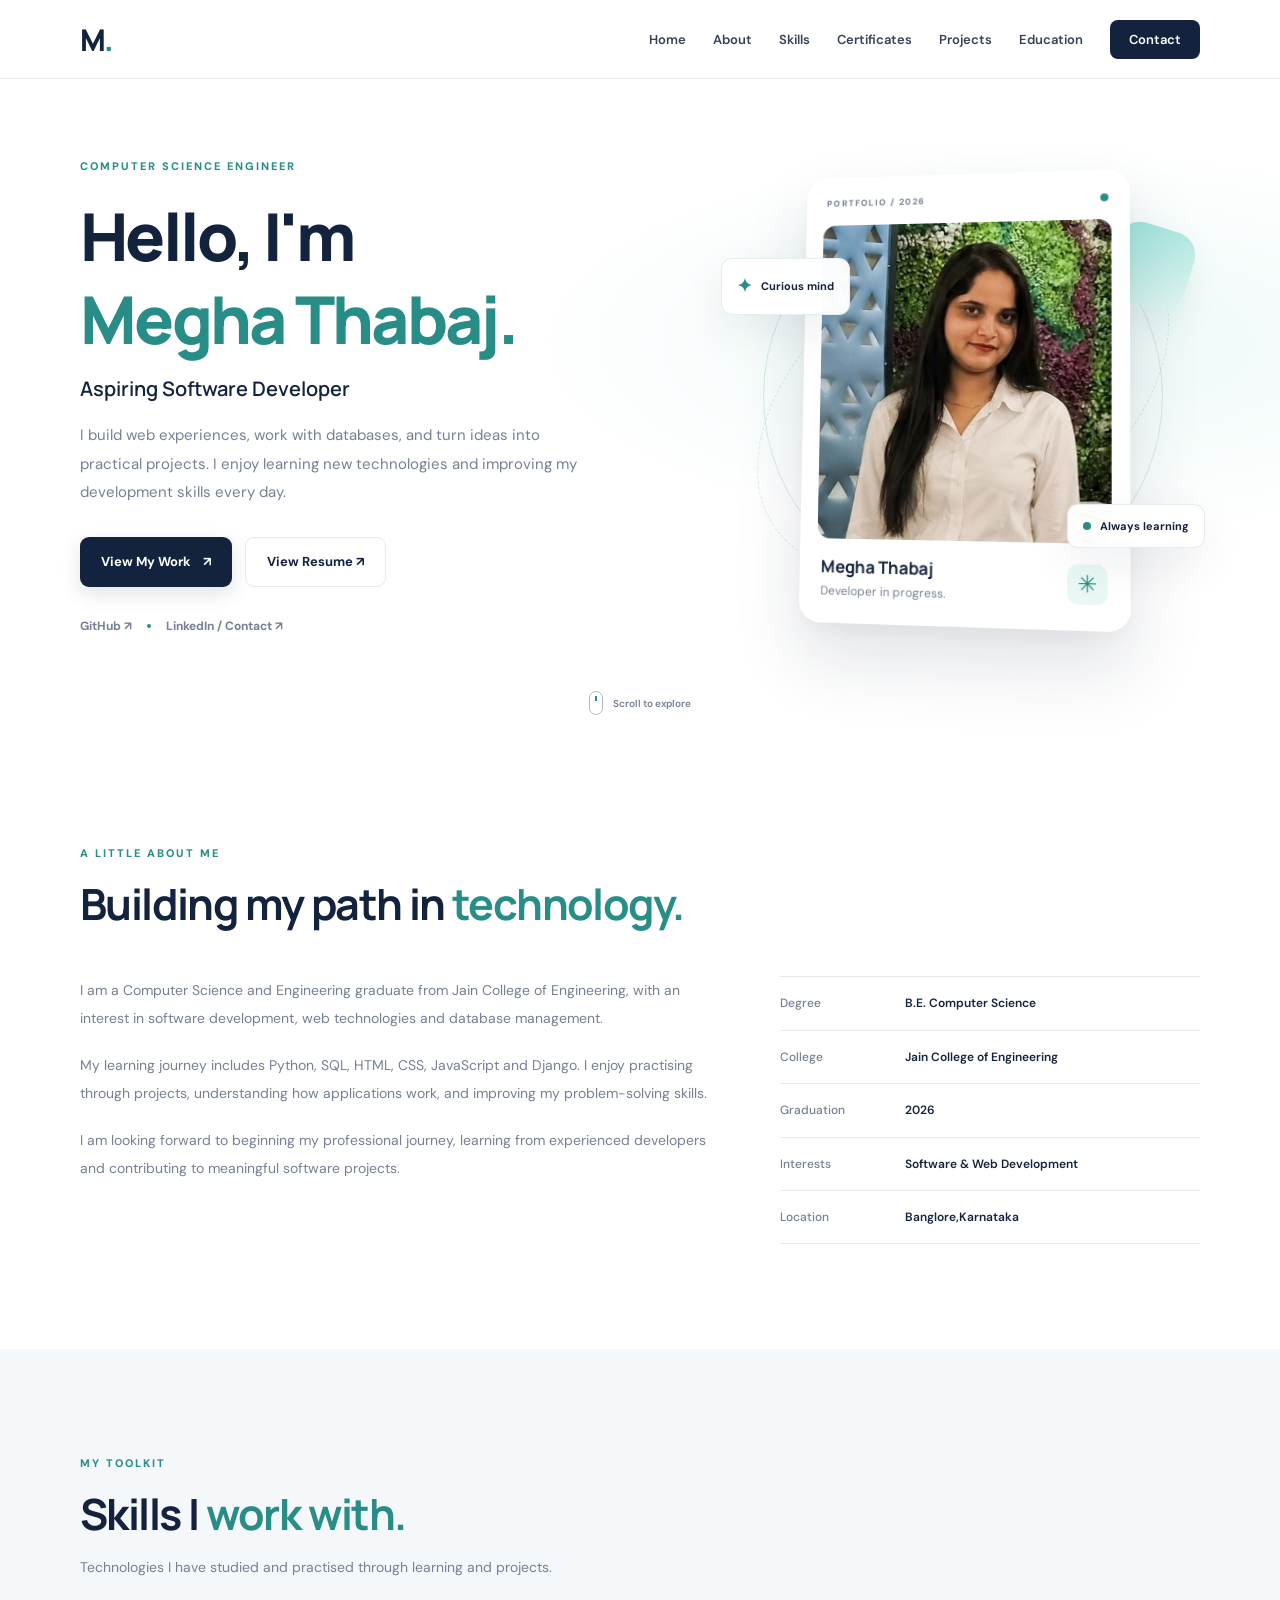
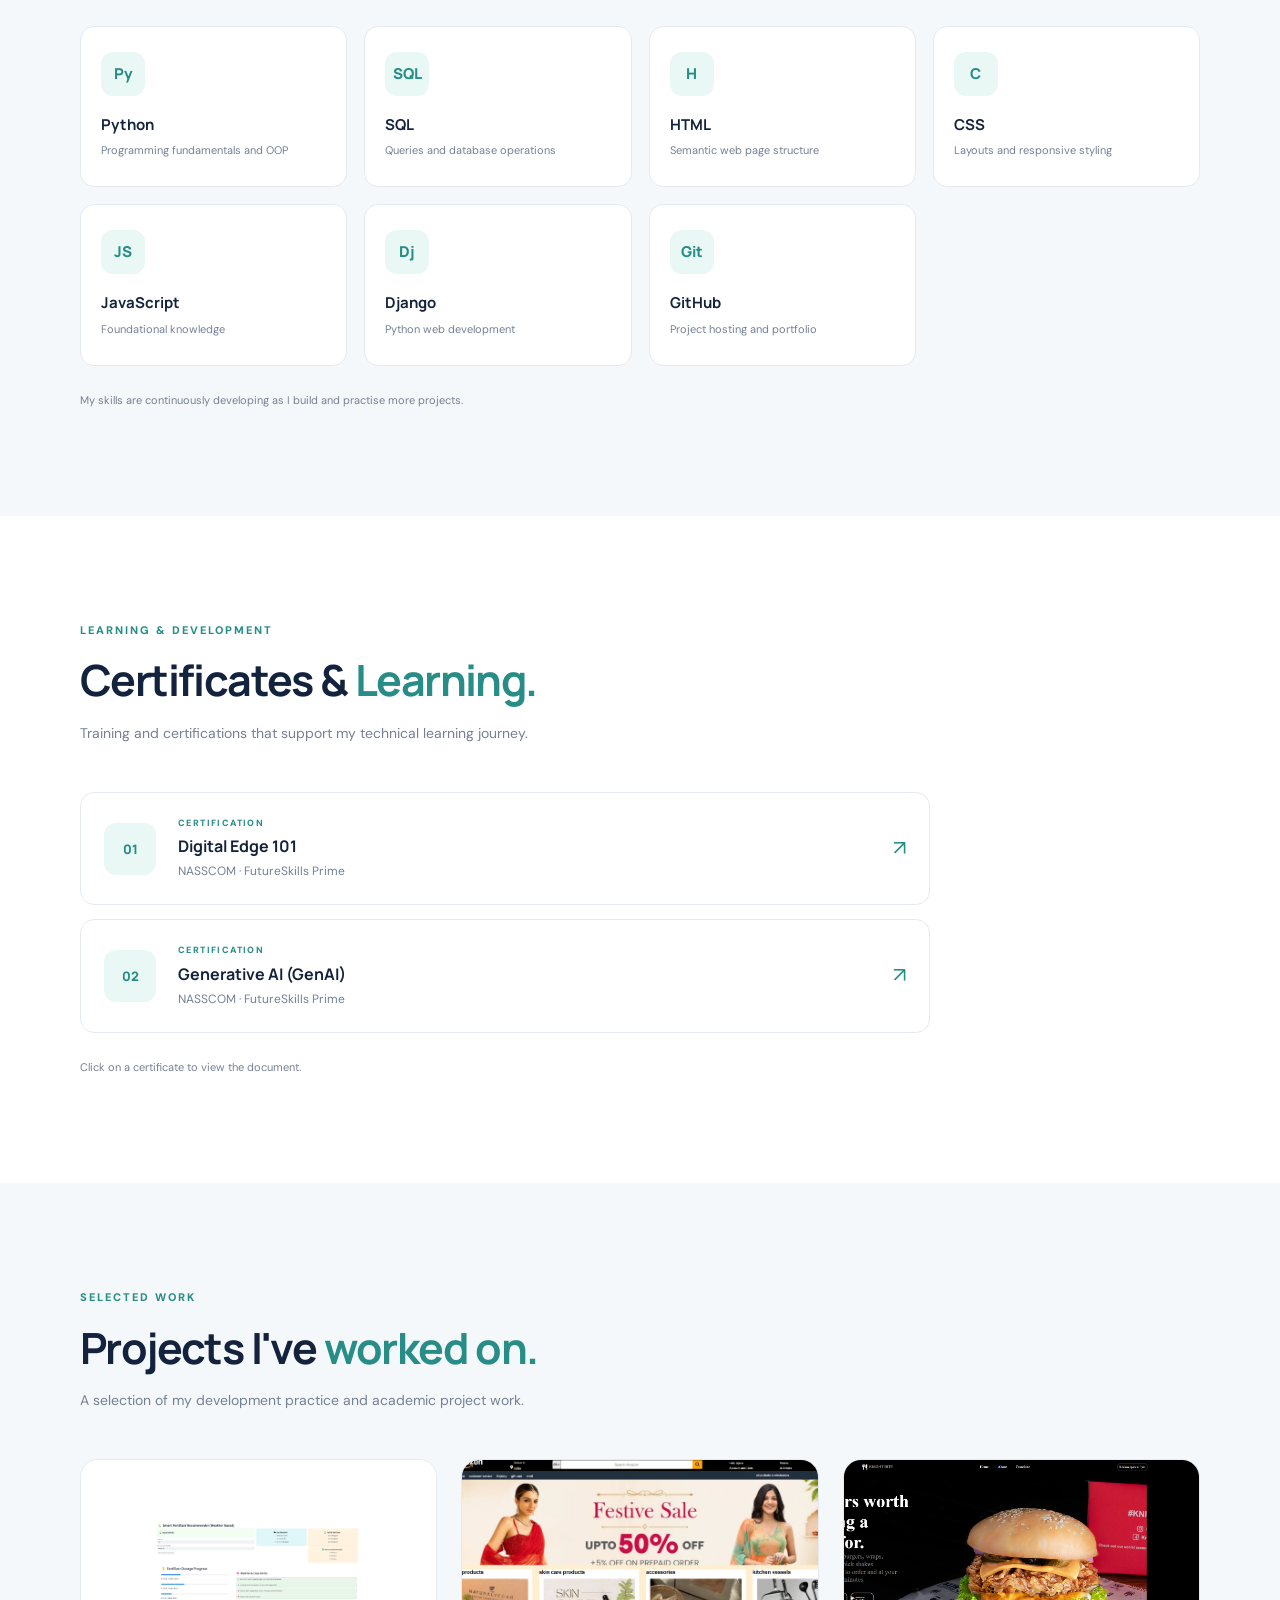
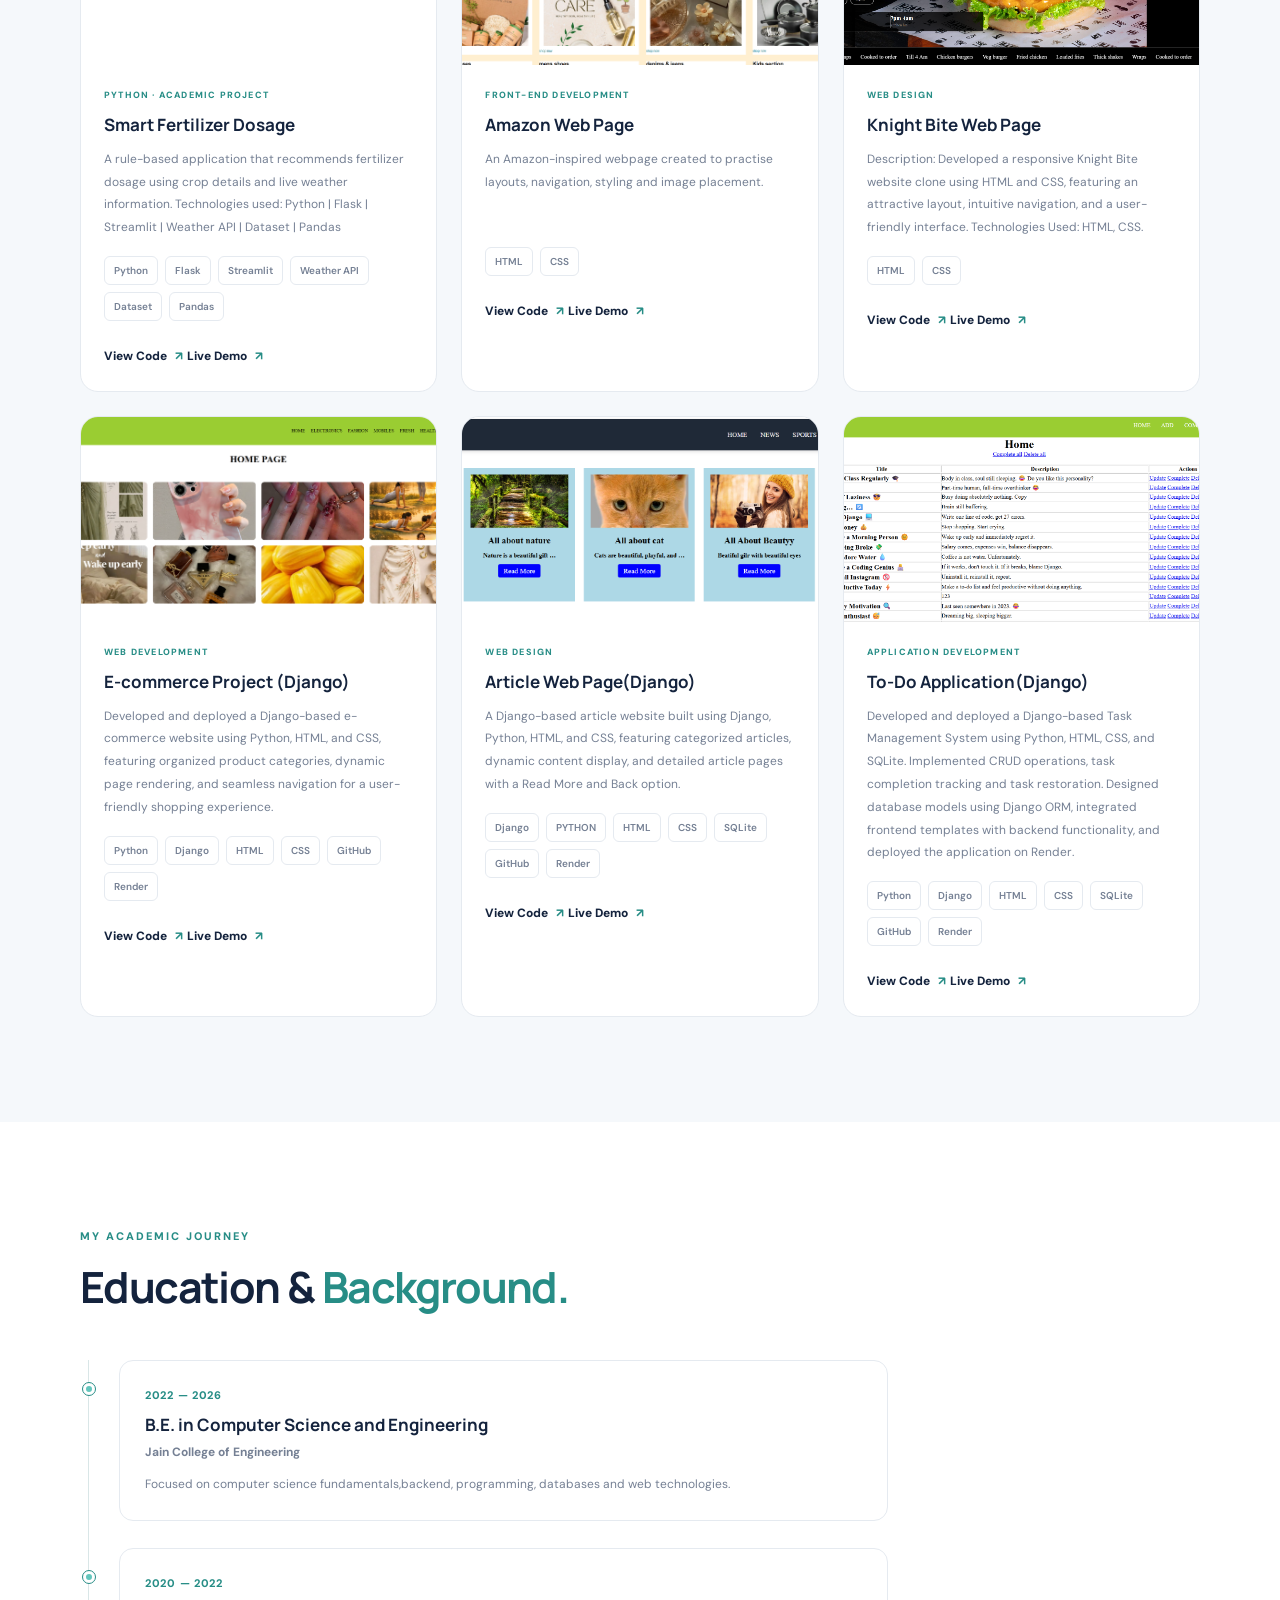
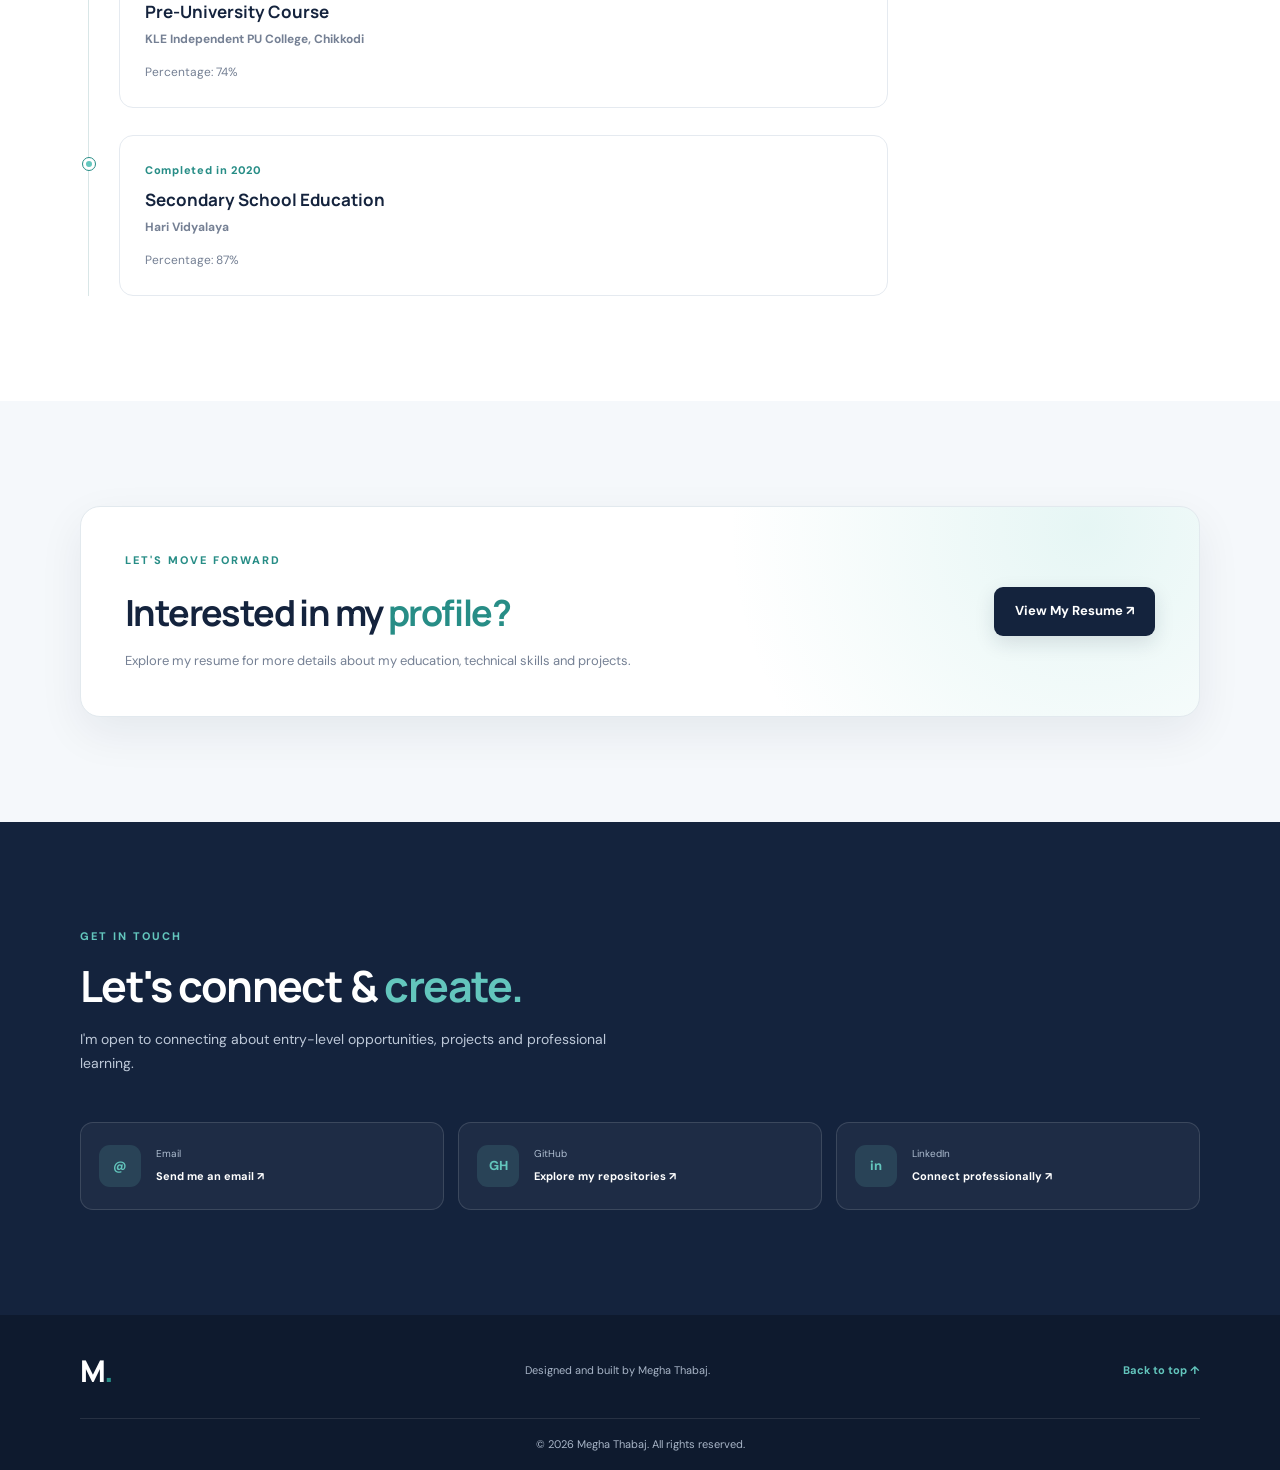
==== commit bf5b22da: "Update fmt.Println message from 'Hello' to 'Goodbye'" ====
--- a/index.html
+++ b/index.html
@@ -504,6 +504,14 @@
                                 rel="noopener noreferrer">
                                 View Code <span>↗</span>
                             </a>
+                            
+                           <!-- Live Website -->
+                           <a class="text-link"
+                              href="https://meghathabaj.github.io/Knight-Bite/"
+                              target="_blank"
+                              rel="noopener noreferrer">Live Demo <span>↗</span>
+                          </a>
+
                         </div>
                     </article>
 
